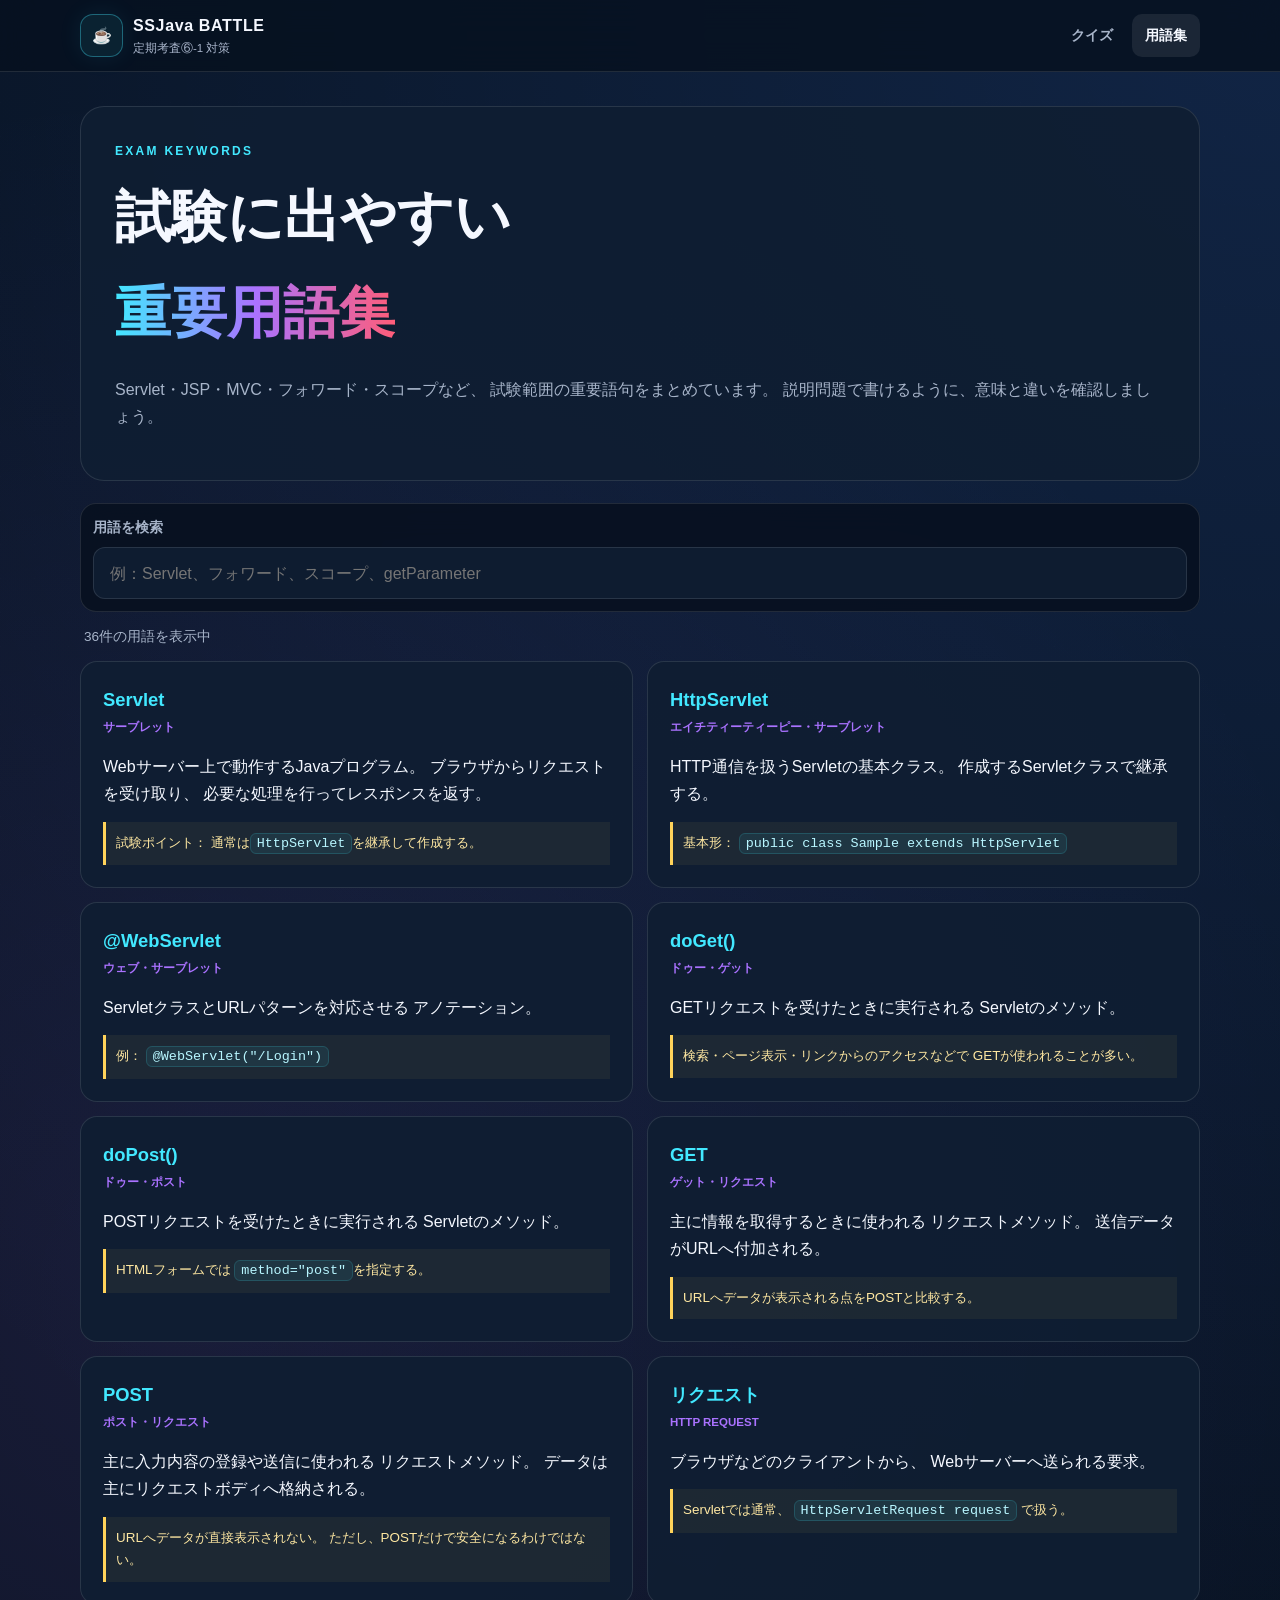
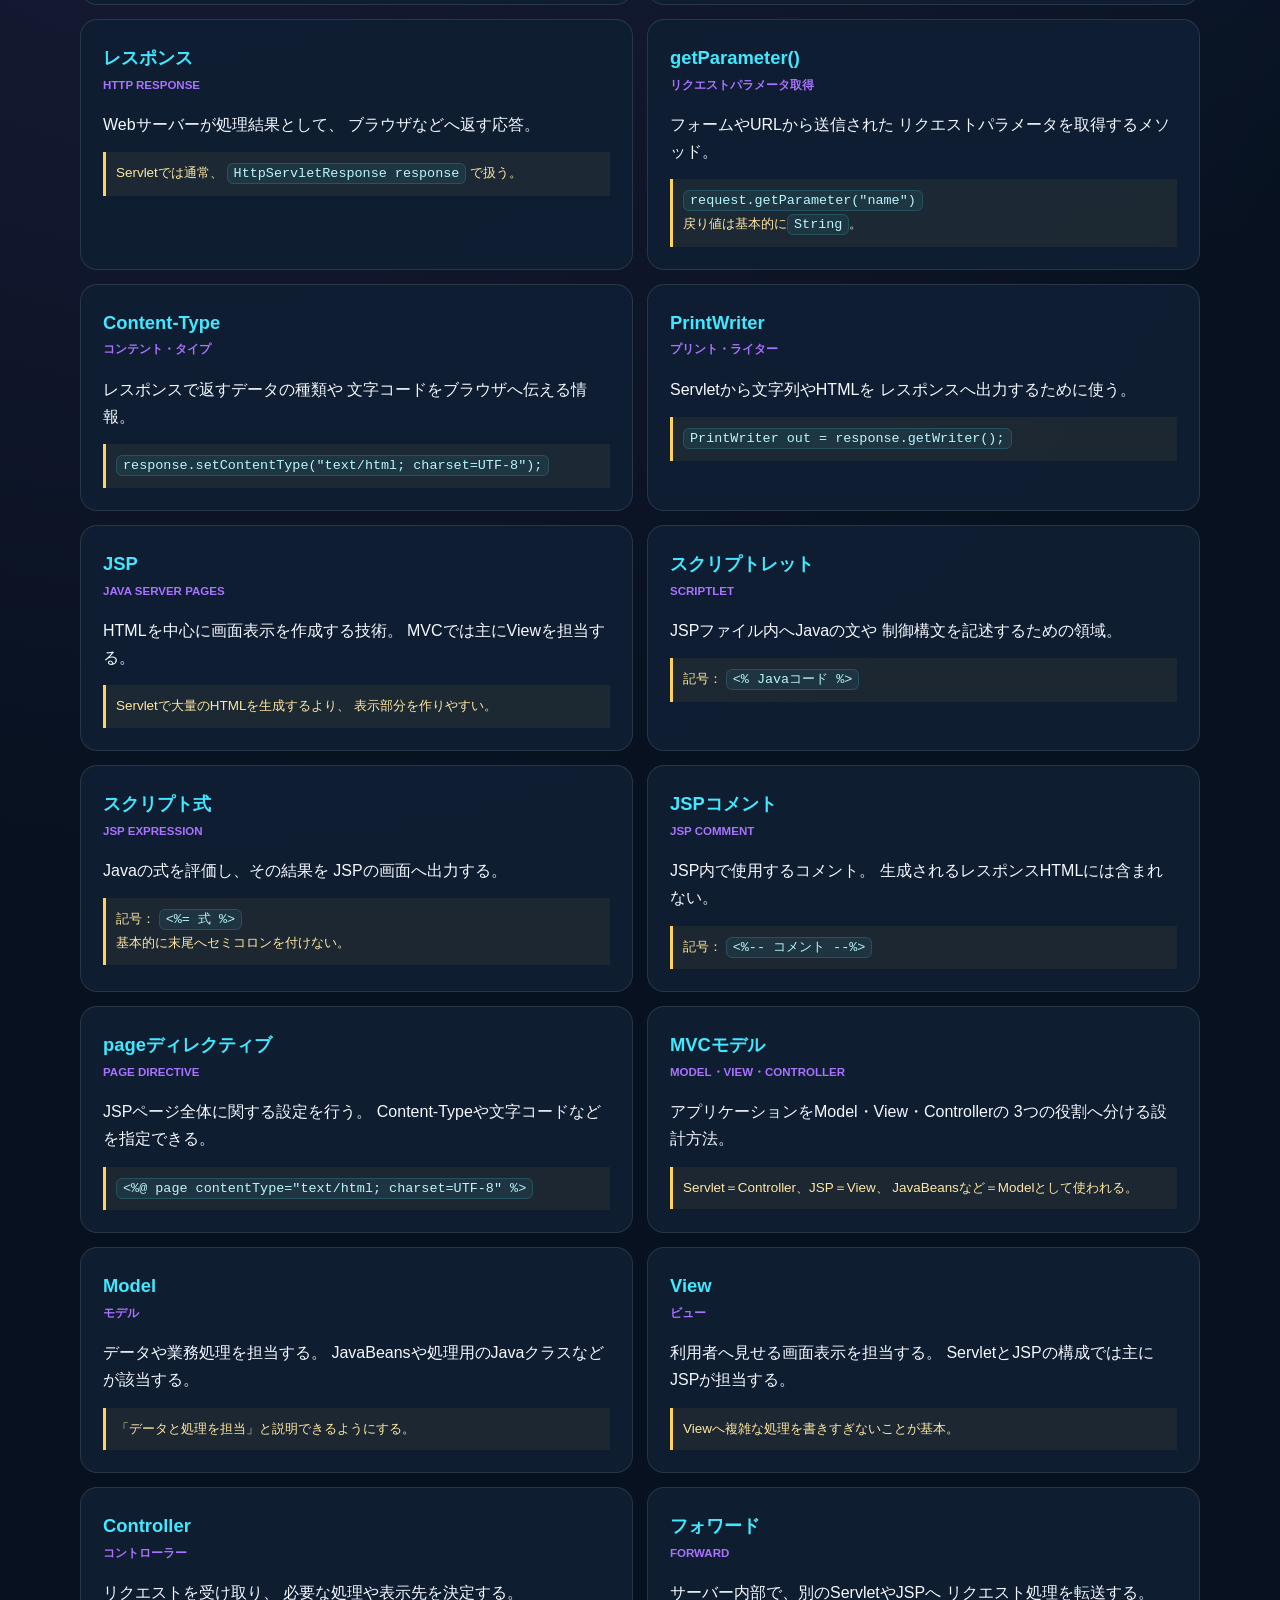
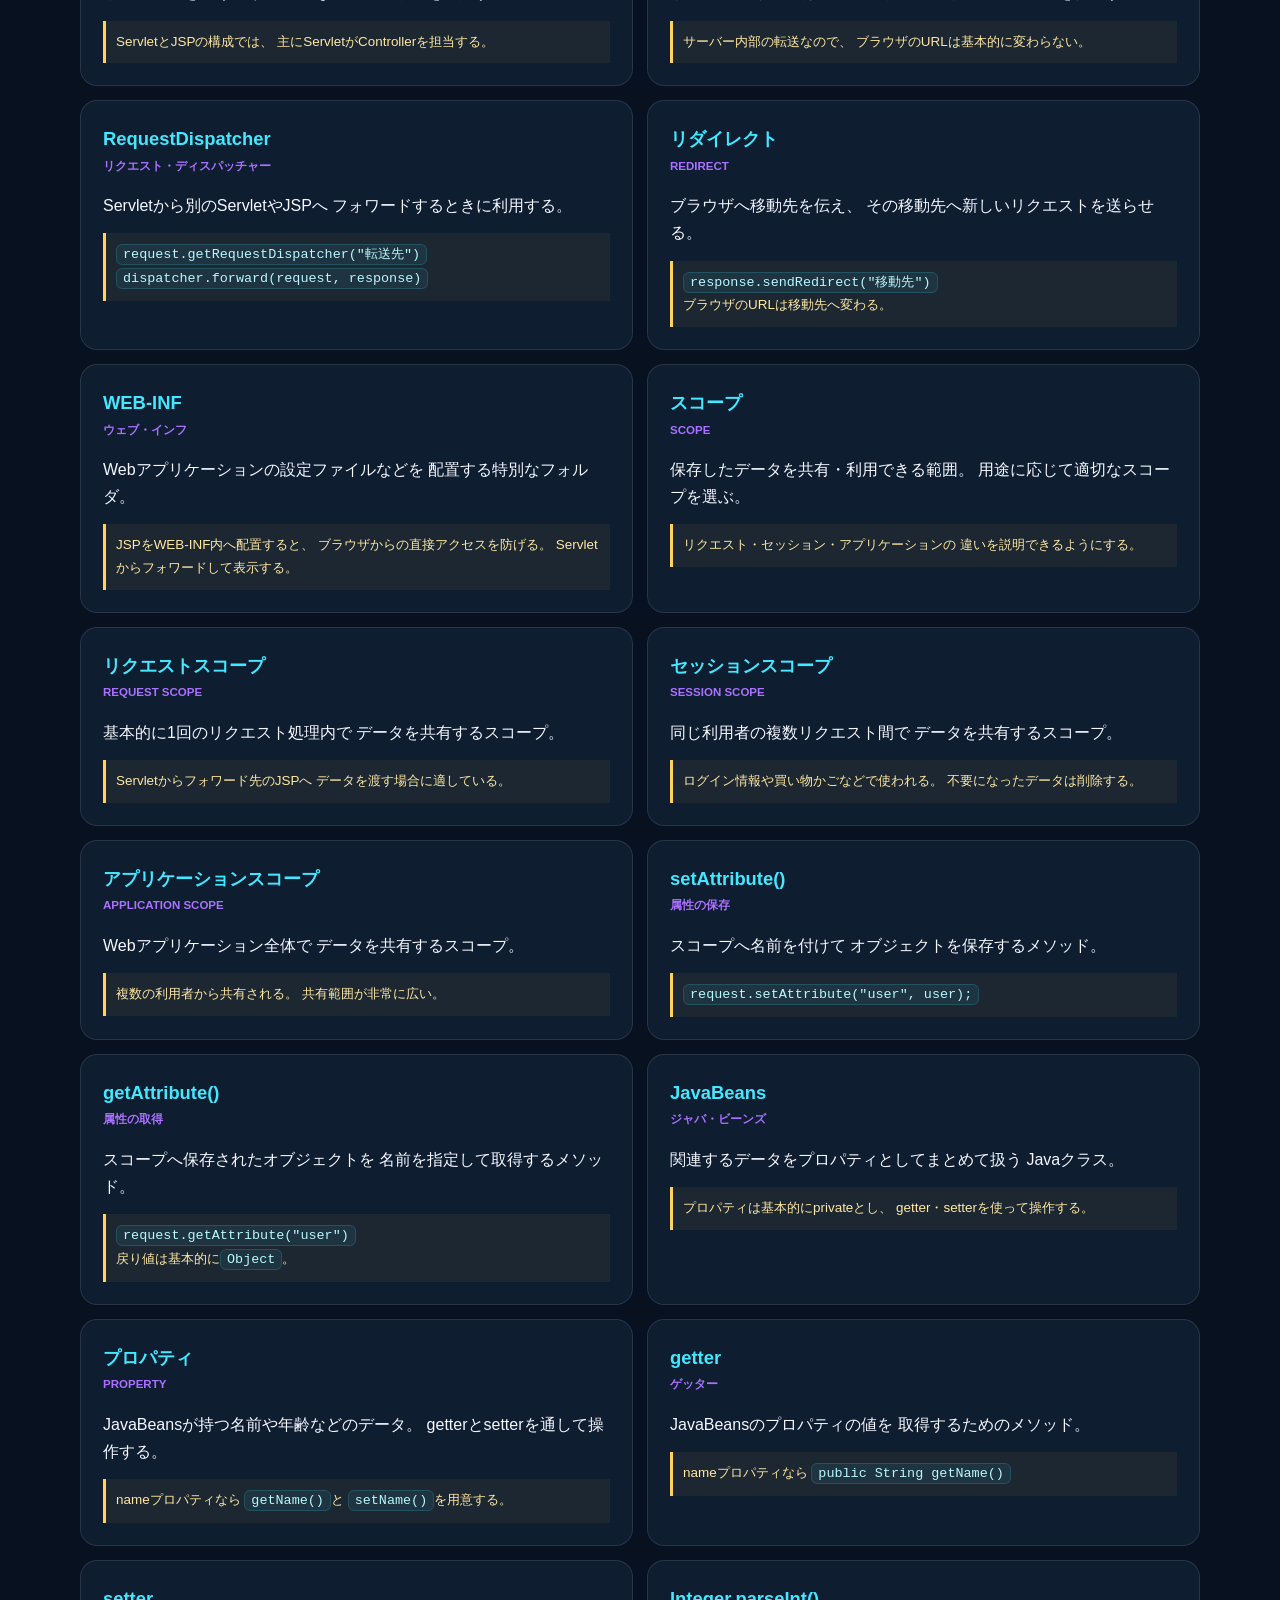
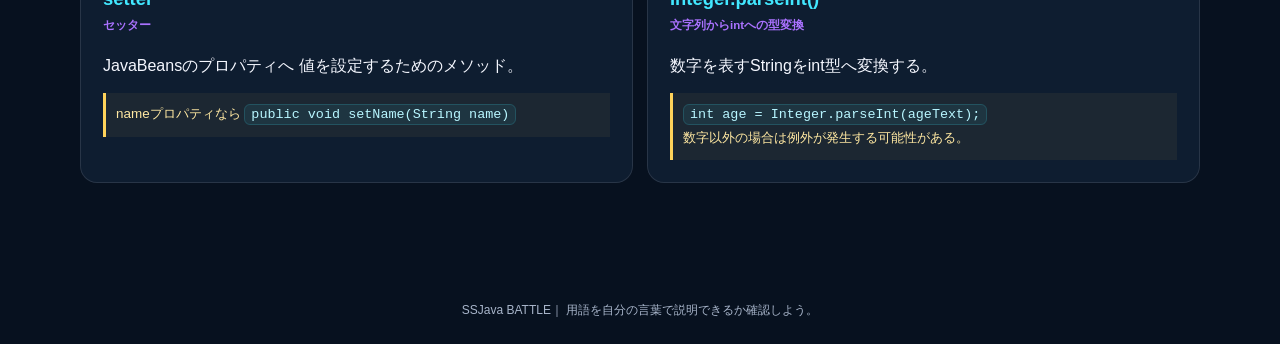
==== glossary.html @ 95153acd "Add files via upload" ====
<!DOCTYPE html>
<html lang="ja">
<head>
  <meta charset="UTF-8">

  <meta
    name="viewport"
    content="width=device-width, initial-scale=1, viewport-fit=cover"
  >

  <meta name="theme-color" content="#07111f">

  <title>重要用語集｜SSJava BATTLE</title>

  <link rel="stylesheet" href="assets/style.css">
</head>

<body>
  <div class="background-grid" aria-hidden="true"></div>

  <header class="site-header">
    <a href="index.html" class="brand">
      <span class="brand-icon">☕</span>

      <span>
        <strong>SSJava BATTLE</strong>
        <small>定期考査⑥-1 対策</small>
      </span>
    </a>

    <nav class="header-nav">
      <a href="index.html" class="nav-link">クイズ</a>
      <a href="glossary.html" class="nav-link active">用語集</a>
    </nav>
  </header>

  <main class="main-container">
    <section class="glossary-hero">
      <p class="eyebrow">EXAM KEYWORDS</p>

      <h1>
        試験に出やすい<br>
        <span class="gradient-text">重要用語集</span>
      </h1>

      <p>
        Servlet・JSP・MVC・フォワード・スコープなど、
        試験範囲の重要語句をまとめています。
        説明問題で書けるように、意味と違いを確認しましょう。
      </p>
    </section>

    <!-- 検索 -->
    <section class="search-box">
      <label for="glossarySearch" class="select-label">
        用語を検索
      </label>

      <input
        id="glossarySearch"
        type="search"
        inputmode="search"
        autocomplete="off"
        placeholder="例：Servlet、フォワード、スコープ、getParameter"
      >
    </section>

    <p id="glossaryCount" class="glossary-count">
      0件の用語を表示中
    </p>

    <!-- 用語一覧 -->
    <section id="glossaryGrid" class="glossary-grid">

      <article
        class="glossary-card"
        data-keywords="servlet サーブレット httpservlet java クラス"
      >
        <h2>Servlet</h2>
        <p class="reading">サーブレット</p>

        <p>
          Webサーバー上で動作するJavaプログラム。
          ブラウザからリクエストを受け取り、
          必要な処理を行ってレスポンスを返す。
        </p>

        <p class="exam-point">
          試験ポイント：
          通常は<code>HttpServlet</code>を継承して作成する。
        </p>
      </article>

      <article
        class="glossary-card"
        data-keywords="httpservlet 継承 extends servlet"
      >
        <h2>HttpServlet</h2>
        <p class="reading">エイチティーティーピー・サーブレット</p>

        <p>
          HTTP通信を扱うServletの基本クラス。
          作成するServletクラスで継承する。
        </p>

        <p class="exam-point">
          基本形：
          <code>public class Sample extends HttpServlet</code>
        </p>
      </article>

      <article
        class="glossary-card"
        data-keywords="webservlet url pattern アノテーション urlパターン"
      >
        <h2>@WebServlet</h2>
        <p class="reading">ウェブ・サーブレット</p>

        <p>
          ServletクラスとURLパターンを対応させる
          アノテーション。
        </p>

        <p class="exam-point">
          例：
          <code>@WebServlet("/Login")</code>
        </p>
      </article>

      <article
        class="glossary-card"
        data-keywords="doget get servlet リクエスト メソッド"
      >
        <h2>doGet()</h2>
        <p class="reading">ドゥー・ゲット</p>

        <p>
          GETリクエストを受けたときに実行される
          Servletのメソッド。
        </p>

        <p class="exam-point">
          検索・ページ表示・リンクからのアクセスなどで
          GETが使われることが多い。
        </p>
      </article>

      <article
        class="glossary-card"
        data-keywords="dopost post servlet リクエスト メソッド"
      >
        <h2>doPost()</h2>
        <p class="reading">ドゥー・ポスト</p>

        <p>
          POSTリクエストを受けたときに実行される
          Servletのメソッド。
        </p>

        <p class="exam-point">
          HTMLフォームでは
          <code>method="post"</code>を指定する。
        </p>
      </article>

      <article
        class="glossary-card"
        data-keywords="get request url クエリ パラメータ"
      >
        <h2>GET</h2>
        <p class="reading">ゲット・リクエスト</p>

        <p>
          主に情報を取得するときに使われる
          リクエストメソッド。
          送信データがURLへ付加される。
        </p>

        <p class="exam-point">
          URLへデータが表示される点をPOSTと比較する。
        </p>
      </article>

      <article
        class="glossary-card"
        data-keywords="post request body url フォーム"
      >
        <h2>POST</h2>
        <p class="reading">ポスト・リクエスト</p>

        <p>
          主に入力内容の登録や送信に使われる
          リクエストメソッド。
          データは主にリクエストボディへ格納される。
        </p>

        <p class="exam-point">
          URLへデータが直接表示されない。
          ただし、POSTだけで安全になるわけではない。
        </p>
      </article>

      <article
        class="glossary-card"
        data-keywords="request リクエスト httpservletrequest"
      >
        <h2>リクエスト</h2>
        <p class="reading">HTTP REQUEST</p>

        <p>
          ブラウザなどのクライアントから、
          Webサーバーへ送られる要求。
        </p>

        <p class="exam-point">
          Servletでは通常、
          <code>HttpServletRequest request</code>
          で扱う。
        </p>
      </article>

      <article
        class="glossary-card"
        data-keywords="response レスポンス httpservletresponse"
      >
        <h2>レスポンス</h2>
        <p class="reading">HTTP RESPONSE</p>

        <p>
          Webサーバーが処理結果として、
          ブラウザなどへ返す応答。
        </p>

        <p class="exam-point">
          Servletでは通常、
          <code>HttpServletResponse response</code>
          で扱う。
        </p>
      </article>

      <article
        class="glossary-card"
        data-keywords="getparameter リクエストパラメータ request string"
      >
        <h2>getParameter()</h2>
        <p class="reading">リクエストパラメータ取得</p>

        <p>
          フォームやURLから送信された
          リクエストパラメータを取得するメソッド。
        </p>

        <p class="exam-point">
          <code>request.getParameter("name")</code><br>
          戻り値は基本的に<code>String</code>。
        </p>
      </article>

      <article
        class="glossary-card"
        data-keywords="content-type contenttype charset utf-8 html response"
      >
        <h2>Content-Type</h2>
        <p class="reading">コンテント・タイプ</p>

        <p>
          レスポンスで返すデータの種類や
          文字コードをブラウザへ伝える情報。
        </p>

        <p class="exam-point">
          <code>response.setContentType("text/html; charset=UTF-8");</code>
        </p>
      </article>

      <article
        class="glossary-card"
        data-keywords="printwriter getwriter println html response"
      >
        <h2>PrintWriter</h2>
        <p class="reading">プリント・ライター</p>

        <p>
          Servletから文字列やHTMLを
          レスポンスへ出力するために使う。
        </p>

        <p class="exam-point">
          <code>PrintWriter out = response.getWriter();</code>
        </p>
      </article>

      <article
        class="glossary-card"
        data-keywords="jsp java server pages view 表示"
      >
        <h2>JSP</h2>
        <p class="reading">JAVA SERVER PAGES</p>

        <p>
          HTMLを中心に画面表示を作成する技術。
          MVCでは主にViewを担当する。
        </p>

        <p class="exam-point">
          Servletで大量のHTMLを生成するより、
          表示部分を作りやすい。
        </p>
      </article>

      <article
        class="glossary-card"
        data-keywords="スクリプトレット scriptlet jsp java 記号"
      >
        <h2>スクリプトレット</h2>
        <p class="reading">SCRIPTLET</p>

        <p>
          JSPファイル内へJavaの文や
          制御構文を記述するための領域。
        </p>

        <p class="exam-point">
          記号：
          <code>&lt;% Javaコード %&gt;</code>
        </p>
      </article>

      <article
        class="glossary-card"
        data-keywords="スクリプト式 expression jsp 出力"
      >
        <h2>スクリプト式</h2>
        <p class="reading">JSP EXPRESSION</p>

        <p>
          Javaの式を評価し、その結果を
          JSPの画面へ出力する。
        </p>

        <p class="exam-point">
          記号：
          <code>&lt;%= 式 %&gt;</code><br>
          基本的に末尾へセミコロンを付けない。
        </p>
      </article>

      <article
        class="glossary-card"
        data-keywords="jspコメント comment コメント"
      >
        <h2>JSPコメント</h2>
        <p class="reading">JSP COMMENT</p>

        <p>
          JSP内で使用するコメント。
          生成されるレスポンスHTMLには含まれない。
        </p>

        <p class="exam-point">
          記号：
          <code>&lt;%-- コメント --%&gt;</code>
        </p>
      </article>

      <article
        class="glossary-card"
        data-keywords="pageディレクティブ page directive jsp charset"
      >
        <h2>pageディレクティブ</h2>
        <p class="reading">PAGE DIRECTIVE</p>

        <p>
          JSPページ全体に関する設定を行う。
          Content-Typeや文字コードなどを指定できる。
        </p>

        <p class="exam-point">
          <code>&lt;%@ page contentType="text/html; charset=UTF-8" %&gt;</code>
        </p>
      </article>

      <article
        class="glossary-card"
        data-keywords="mvc model view controller モデル ビュー コントローラー"
      >
        <h2>MVCモデル</h2>
        <p class="reading">MODEL・VIEW・CONTROLLER</p>

        <p>
          アプリケーションをModel・View・Controllerの
          3つの役割へ分ける設計方法。
        </p>

        <p class="exam-point">
          Servlet＝Controller、JSP＝View、
          JavaBeansなど＝Modelとして使われる。
        </p>
      </article>

      <article
        class="glossary-card"
        data-keywords="model mvc モデル データ 業務処理"
      >
        <h2>Model</h2>
        <p class="reading">モデル</p>

        <p>
          データや業務処理を担当する。
          JavaBeansや処理用のJavaクラスなどが該当する。
        </p>

        <p class="exam-point">
          「データと処理を担当」と説明できるようにする。
        </p>
      </article>

      <article
        class="glossary-card"
        data-keywords="view mvc ビュー jsp 表示 画面"
      >
        <h2>View</h2>
        <p class="reading">ビュー</p>

        <p>
          利用者へ見せる画面表示を担当する。
          ServletとJSPの構成では主にJSPが担当する。
        </p>

        <p class="exam-point">
          Viewへ複雑な処理を書きすぎないことが基本。
        </p>
      </article>

      <article
        class="glossary-card"
        data-keywords="controller mvc コントローラー servlet 制御"
      >
        <h2>Controller</h2>
        <p class="reading">コントローラー</p>

        <p>
          リクエストを受け取り、
          必要な処理や表示先を決定する。
        </p>

        <p class="exam-point">
          ServletとJSPの構成では、
          主にServletがControllerを担当する。
        </p>
      </article>

      <article
        class="glossary-card"
        data-keywords="forward フォワード requestdispatcher url 転送"
      >
        <h2>フォワード</h2>
        <p class="reading">FORWARD</p>

        <p>
          サーバー内部で、別のServletやJSPへ
          リクエスト処理を転送する。
        </p>

        <p class="exam-point">
          サーバー内部の転送なので、
          ブラウザのURLは基本的に変わらない。
        </p>
      </article>

      <article
        class="glossary-card"
        data-keywords="requestdispatcher getrequestdispatcher forward"
      >
        <h2>RequestDispatcher</h2>
        <p class="reading">リクエスト・ディスパッチャー</p>

        <p>
          Servletから別のServletやJSPへ
          フォワードするときに利用する。
        </p>

        <p class="exam-point">
          <code>request.getRequestDispatcher("転送先")</code><br>
          <code>dispatcher.forward(request, response)</code>
        </p>
      </article>

      <article
        class="glossary-card"
        data-keywords="redirect リダイレクト sendredirect url 再リクエスト"
      >
        <h2>リダイレクト</h2>
        <p class="reading">REDIRECT</p>

        <p>
          ブラウザへ移動先を伝え、
          その移動先へ新しいリクエストを送らせる。
        </p>

        <p class="exam-point">
          <code>response.sendRedirect("移動先")</code><br>
          ブラウザのURLは移動先へ変わる。
        </p>
      </article>

      <article
        class="glossary-card"
        data-keywords="web-inf jsp 直接アクセス 禁止"
      >
        <h2>WEB-INF</h2>
        <p class="reading">ウェブ・インフ</p>

        <p>
          Webアプリケーションの設定ファイルなどを
          配置する特別なフォルダ。
        </p>

        <p class="exam-point">
          JSPをWEB-INF内へ配置すると、
          ブラウザからの直接アクセスを防げる。
          Servletからフォワードして表示する。
        </p>
      </article>

      <article
        class="glossary-card"
        data-keywords="scope スコープ 共有範囲 データ"
      >
        <h2>スコープ</h2>
        <p class="reading">SCOPE</p>

        <p>
          保存したデータを共有・利用できる範囲。
          用途に応じて適切なスコープを選ぶ。
        </p>

        <p class="exam-point">
          リクエスト・セッション・アプリケーションの
          違いを説明できるようにする。
        </p>
      </article>

      <article
        class="glossary-card"
        data-keywords="request scope リクエストスコープ setattribute getattribute"
      >
        <h2>リクエストスコープ</h2>
        <p class="reading">REQUEST SCOPE</p>

        <p>
          基本的に1回のリクエスト処理内で
          データを共有するスコープ。
        </p>

        <p class="exam-point">
          Servletからフォワード先のJSPへ
          データを渡す場合に適している。
        </p>
      </article>

      <article
        class="glossary-card"
        data-keywords="session scope セッションスコープ ログイン 利用者"
      >
        <h2>セッションスコープ</h2>
        <p class="reading">SESSION SCOPE</p>

        <p>
          同じ利用者の複数リクエスト間で
          データを共有するスコープ。
        </p>

        <p class="exam-point">
          ログイン情報や買い物かごなどで使われる。
          不要になったデータは削除する。
        </p>
      </article>

      <article
        class="glossary-card"
        data-keywords="application scope アプリケーションスコープ servletcontext 全体"
      >
        <h2>アプリケーションスコープ</h2>
        <p class="reading">APPLICATION SCOPE</p>

        <p>
          Webアプリケーション全体で
          データを共有するスコープ。
        </p>

        <p class="exam-point">
          複数の利用者から共有される。
          共有範囲が非常に広い。
        </p>
      </article>

      <article
        class="glossary-card"
        data-keywords="setattribute 属性 保存 スコープ request"
      >
        <h2>setAttribute()</h2>
        <p class="reading">属性の保存</p>

        <p>
          スコープへ名前を付けて
          オブジェクトを保存するメソッド。
        </p>

        <p class="exam-point">
          <code>request.setAttribute("user", user);</code>
        </p>
      </article>

      <article
        class="glossary-card"
        data-keywords="getattribute 属性 取得 スコープ request object"
      >
        <h2>getAttribute()</h2>
        <p class="reading">属性の取得</p>

        <p>
          スコープへ保存されたオブジェクトを
          名前を指定して取得するメソッド。
        </p>

        <p class="exam-point">
          <code>request.getAttribute("user")</code><br>
          戻り値は基本的に<code>Object</code>。
        </p>
      </article>

      <article
        class="glossary-card"
        data-keywords="javabeans beans bean プロパティ データ"
      >
        <h2>JavaBeans</h2>
        <p class="reading">ジャバ・ビーンズ</p>

        <p>
          関連するデータをプロパティとしてまとめて扱う
          Javaクラス。
        </p>

        <p class="exam-point">
          プロパティは基本的にprivateとし、
          getter・setterを使って操作する。
        </p>
      </article>

      <article
        class="glossary-card"
        data-keywords="property プロパティ フィールド javabeans"
      >
        <h2>プロパティ</h2>
        <p class="reading">PROPERTY</p>

        <p>
          JavaBeansが持つ名前や年齢などのデータ。
          getterとsetterを通して操作する。
        </p>

        <p class="exam-point">
          nameプロパティなら
          <code>getName()</code>と
          <code>setName()</code>を用意する。
        </p>
      </article>

      <article
        class="glossary-card"
        data-keywords="getter get 取得 javabeans プロパティ"
      >
        <h2>getter</h2>
        <p class="reading">ゲッター</p>

        <p>
          JavaBeansのプロパティの値を
          取得するためのメソッド。
        </p>

        <p class="exam-point">
          nameプロパティなら
          <code>public String getName()</code>
        </p>
      </article>

      <article
        class="glossary-card"
        data-keywords="setter set 設定 javabeans プロパティ"
      >
        <h2>setter</h2>
        <p class="reading">セッター</p>

        <p>
          JavaBeansのプロパティへ
          値を設定するためのメソッド。
        </p>

        <p class="exam-point">
          nameプロパティなら
          <code>public void setName(String name)</code>
        </p>
      </article>

      <article
        class="glossary-card"
        data-keywords="parseint integer 型変換 string int 数値"
      >
        <h2>Integer.parseInt()</h2>
        <p class="reading">文字列からintへの型変換</p>

        <p>
          数字を表すStringをint型へ変換する。
        </p>

        <p class="exam-point">
          <code>int age = Integer.parseInt(ageText);</code><br>
          数字以外の場合は例外が発生する可能性がある。
        </p>
      </article>

    </section>

    <p id="noResults" class="no-results hidden">
      該当する用語が見つかりませんでした。
    </p>
  </main>

  <footer class="site-footer">
    <p>
      SSJava BATTLE｜
      用語を自分の言葉で説明できるか確認しよう。
    </p>
  </footer>

  <script>
    "use strict";

    const searchInput =
      document.getElementById("glossarySearch");

    const glossaryCards =
      Array.from(
        document.querySelectorAll(".glossary-card")
      );

    const glossaryCount =
      document.getElementById("glossaryCount");

    const noResults =
      document.getElementById("noResults");

    function normalizeSearchText(text) {
      return String(text)
        .toLowerCase()
        .normalize("NFKC")
        .replace(/\s+/g, "");
    }

    function updateGlossary() {
      const keyword =
        normalizeSearchText(searchInput.value);

      let visibleCount = 0;

      glossaryCards.forEach(card => {
        const searchableText =
          normalizeSearchText(
            card.textContent +
            " " +
            card.dataset.keywords
          );

        const isVisible =
          !keyword ||
          searchableText.includes(keyword);

        card.classList.toggle(
          "hidden",
          !isVisible
        );

        if (isVisible) {
          visibleCount += 1;
        }
      });

      glossaryCount.textContent =
        `${visibleCount}件の用語を表示中`;

      noResults.classList.toggle(
        "hidden",
        visibleCount !== 0
      );
    }

    searchInput.addEventListener(
      "input",
      updateGlossary
    );

    updateGlossary();
  </script>
</body>
</html>
---- assets/style.css ----
/* =========================================================
   SSJava BATTLE
   共通スタイル
========================================================= */

:root {
  --bg: #07111f;
  --bg-soft: #0c192b;
  --panel: rgba(15, 30, 50, 0.94);
  --panel-light: rgba(27, 47, 73, 0.92);

  --line: rgba(255, 255, 255, 0.11);
  --text: #f5f8ff;
  --muted: #a8b5ca;

  --cyan: #42e8ff;
  --blue: #4285ff;
  --purple: #aa72ff;
  --gold: #ffd35a;
  --red: #ff5d79;
  --green: #4ce6a5;

  --shadow: 0 20px 60px rgba(0, 0, 0, 0.35);
  --radius: 22px;
}

/* =========================================================
   リセット・基本設定
========================================================= */

* {
  box-sizing: border-box;
}

html {
  scroll-behavior: smooth;
}

body {
  min-height: 100vh;
  margin: 0;
  color: var(--text);
  font-family:
    -apple-system,
    BlinkMacSystemFont,
    "Segoe UI",
    "Hiragino Kaku Gothic ProN",
    "Yu Gothic",
    Meiryo,
    sans-serif;
  line-height: 1.7;
  background:
    radial-gradient(
      circle at top right,
      rgba(66, 133, 255, 0.17),
      transparent 35%
    ),
    radial-gradient(
      circle at 15% 25%,
      rgba(170, 114, 255, 0.11),
      transparent 30%
    ),
    var(--bg);
}

button,
select,
textarea,
input {
  font: inherit;
}

button,
a {
  -webkit-tap-highlight-color: transparent;
}

button {
  color: inherit;
}

a {
  color: inherit;
  text-decoration: none;
}

.background-grid {
  position: fixed;
  inset: 0;
  z-index: -1;
  pointer-events: none;
  opacity: 0.3;
  background-image:
    linear-gradient(
      rgba(255, 255, 255, 0.025) 1px,
      transparent 1px
    ),
    linear-gradient(
      90deg,
      rgba(255, 255, 255, 0.025) 1px,
      transparent 1px
    );
  background-size: 34px 34px;
}

.hidden {
  display: none !important;
}

/* =========================================================
   ヘッダー
========================================================= */

.site-header {
  position: sticky;
  top: 0;
  z-index: 50;

  display: flex;
  align-items: center;
  justify-content: space-between;

  min-height: 72px;
  padding:
    10px
    max(18px, calc((100vw - 1120px) / 2));

  border-bottom: 1px solid var(--line);
  backdrop-filter: blur(18px);
  background: rgba(7, 17, 31, 0.84);
}

.brand {
  display: flex;
  gap: 10px;
  align-items: center;
}

.brand-icon {
  display: grid;
  width: 43px;
  height: 43px;
  place-items: center;

  border: 1px solid rgba(66, 232, 255, 0.35);
  border-radius: 13px;
  background: rgba(66, 232, 255, 0.08);
  box-shadow: 0 0 25px rgba(66, 232, 255, 0.08);
}

.brand strong,
.brand small {
  display: block;
}

.brand strong {
  letter-spacing: 0.04em;
}

.brand small {
  color: var(--muted);
  font-size: 0.72rem;
}

.header-nav {
  display: flex;
  gap: 6px;
}

.nav-link {
  padding: 9px 13px;
  border-radius: 10px;
  color: var(--muted);
  font-size: 0.9rem;
  font-weight: 700;
}

.nav-link:hover,
.nav-link.active {
  color: var(--text);
  background: rgba(255, 255, 255, 0.08);
}

/* =========================================================
   メイン
========================================================= */

.main-container {
  width: min(1120px, calc(100% - 30px));
  margin: 0 auto;
  padding: 34px 0 80px;
}

.eyebrow {
  margin: 0 0 8px;
  color: var(--cyan);
  font-size: 0.75rem;
  font-weight: 900;
  letter-spacing: 0.19em;
}

/* =========================================================
   トップ画面
========================================================= */

.hero-panel {
  display: grid;
  grid-template-columns: 1fr auto;
  gap: 30px;
  align-items: center;

  min-height: 310px;
  padding: clamp(28px, 6vw, 64px);
  overflow: hidden;

  border: 1px solid var(--line);
  border-radius: 30px;

  background:
    linear-gradient(
      135deg,
      rgba(66, 133, 255, 0.14),
      transparent 46%
    ),
    var(--panel);

  box-shadow: var(--shadow);
}

.hero-panel h1 {
  margin: 0;
  font-size: clamp(2.3rem, 7vw, 4.8rem);
  line-height: 1.1;
  letter-spacing: -0.05em;
}

.gradient-text {
  color: transparent;
  background:
    linear-gradient(
      90deg,
      var(--cyan),
      var(--purple),
      var(--red)
    );
  background-clip: text;
  -webkit-background-clip: text;
}

.hero-description {
  max-width: 660px;
  margin: 24px 0 0;
  color: var(--muted);
  font-size: clamp(0.95rem, 2vw, 1.1rem);
}

/* 習得率リング */

.level-ring {
  display: grid;
  width: 160px;
  height: 160px;
  place-content: center;
  text-align: center;

  border: 9px solid rgba(66, 232, 255, 0.16);
  border-top-color: var(--cyan);
  border-right-color: var(--purple);
  border-radius: 50%;

  box-shadow:
    0 0 45px rgba(66, 232, 255, 0.16),
    inset 0 0 35px rgba(66, 232, 255, 0.06);
}

.level-ring span {
  font-size: 2rem;
  font-weight: 900;
}

.level-ring small {
  color: var(--muted);
  font-size: 0.72rem;
  font-weight: 800;
  letter-spacing: 0.15em;
}

/* =========================================================
   学習状況
========================================================= */

.stats-grid {
  display: grid;
  grid-template-columns: repeat(3, 1fr);
  gap: 14px;
  margin-top: 18px;
}

.stat-card {
  display: flex;
  gap: 15px;
  align-items: center;
  padding: 20px;

  border: 1px solid var(--line);
  border-radius: 17px;
  background: var(--panel);
}

.stat-card.danger {
  border-color: rgba(255, 93, 121, 0.22);
}

.stat-icon {
  font-size: 1.8rem;
}

.stat-label,
.stat-card strong {
  display: block;
}

.stat-label {
  color: var(--muted);
  font-size: 0.8rem;
}

.stat-card strong {
  font-size: 1.5rem;
}

/* =========================================================
   カテゴリ選択
========================================================= */

.control-panel {
  margin-top: 35px;
}

.control-panel h2 {
  margin: 0 0 20px;
}

.select-label {
  display: block;
  margin-bottom: 8px;
  color: var(--muted);
  font-size: 0.85rem;
  font-weight: 700;
}

.category-select {
  width: 100%;
  min-height: 54px;
  padding: 0 16px;

  color: var(--text);
  border: 1px solid var(--line);
  border-radius: 13px;
  outline: none;
  background: var(--panel);
}

.category-select:focus {
  border-color: var(--cyan);
  box-shadow: 0 0 0 3px rgba(66, 232, 255, 0.08);
}

.category-select option {
  color: #111827;
  background: #ffffff;
}

/* =========================================================
   モードカード
========================================================= */

.mode-grid {
  display: grid;
  grid-template-columns: repeat(2, 1fr);
  gap: 16px;
  margin-top: 20px;
}

.mode-card {
  position: relative;
  display: grid;
  min-height: 225px;
  padding: 28px;
  text-align: left;
  cursor: pointer;

  border: 1px solid var(--line);
  border-radius: var(--radius);
  background: var(--panel);

  transition:
    transform 0.2s ease,
    border-color 0.2s ease,
    box-shadow 0.2s ease;
}

.mode-card.cyan {
  border-color: rgba(66, 232, 255, 0.25);
  background:
    linear-gradient(
      135deg,
      rgba(66, 232, 255, 0.1),
      transparent 50%
    ),
    var(--panel);
}

.mode-card.purple {
  border-color: rgba(170, 114, 255, 0.3);
  background:
    linear-gradient(
      135deg,
      rgba(170, 114, 255, 0.14),
      transparent 50%
    ),
    var(--panel);
}

.mode-card.gold {
  border-color: rgba(255, 211, 90, 0.3);
  background:
    linear-gradient(
      135deg,
      rgba(255, 211, 90, 0.12),
      transparent 50%
    ),
    var(--panel);
}

.mode-card.red {
  border-color: rgba(255, 93, 121, 0.3);
  background:
    linear-gradient(
      135deg,
      rgba(255, 93, 121, 0.12),
      transparent 50%
    ),
    var(--panel);
}

.mode-card:hover {
  transform: translateY(-4px);
  box-shadow: 0 18px 45px rgba(0, 0, 0, 0.28);
}

.mode-card.cyan:hover {
  border-color: var(--cyan);
}

.mode-card.purple:hover {
  border-color: var(--purple);
}

.mode-card.gold:hover {
  border-color: var(--gold);
}

.mode-card.red:hover {
  border-color: var(--red);
}

.mode-card:active {
  transform: scale(0.98);
}

.mode-number {
  position: absolute;
  top: 18px;
  right: 22px;

  color: rgba(255, 255, 255, 0.18);
  font-size: 1.5rem;
  font-weight: 900;
}

.mode-icon {
  font-size: 2.4rem;
}

.mode-card strong {
  margin-top: 15px;
  font-size: 1.3rem;
}

.mode-card small {
  margin-top: 5px;
  color: var(--muted);
}

.mode-start {
  align-self: end;
  margin-top: 18px;
  color: var(--cyan);
  font-weight: 900;
  letter-spacing: 0.06em;
}

.mode-card.purple .mode-start {
  color: var(--purple);
}

.mode-card.gold .mode-start {
  color: var(--gold);
}

.mode-card.red .mode-start {
  color: var(--red);
}

/* =========================================================
   操作説明
========================================================= */

.shortcut-panel {
  display: flex;
  justify-content: space-between;
  gap: 24px;
  align-items: center;

  margin-top: 22px;
  padding: 20px;

  color: var(--muted);
  border: 1px dashed var(--line);
  border-radius: 16px;
}

.shortcut-panel strong {
  color: var(--text);
}

.shortcut-panel p {
  margin: 4px 0 0;
  font-size: 0.88rem;
}

kbd {
  padding: 2px 7px;
  color: var(--text);

  border: 1px solid var(--line);
  border-bottom-width: 3px;
  border-radius: 5px;

  background: var(--panel-light);
}

.text-button {
  flex: 0 0 auto;
  padding: 7px;
  cursor: pointer;

  color: var(--muted);
  border: 0;
  background: transparent;
  text-decoration: underline;
}

.text-button:hover {
  color: var(--red);
}

/* =========================================================
   クイズ上部
========================================================= */

.quiz-topbar {
  display: flex;
  gap: 16px;
  align-items: center;

  max-width: 820px;
  margin: 0 auto 16px;
}

.icon-button {
  flex: 0 0 auto;
  display: grid;
  width: 48px;
  height: 48px;
  place-items: center;
  cursor: pointer;

  border: 1px solid var(--line);
  border-radius: 14px;
  background: var(--panel);
}

.icon-button:hover {
  border-color: var(--cyan);
}

.quiz-progress-area {
  flex: 1;
}

.progress-info {
  display: flex;
  justify-content: space-between;
  margin-bottom: 7px;

  color: var(--muted);
  font-size: 0.82rem;
}

.progress-track {
  height: 9px;
  overflow: hidden;
  border-radius: 999px;
  background: rgba(255, 255, 255, 0.08);
}

.progress-bar {
  width: 0;
  height: 100%;
  border-radius: inherit;

  background:
    linear-gradient(
      90deg,
      var(--cyan),
      var(--purple)
    );

  transition: width 0.3s ease;
}

/* =========================================================
   クイズカード
========================================================= */

.quiz-card {
  max-width: 820px;
  margin: 0 auto;
  padding: clamp(22px, 5vw, 42px);

  border: 1px solid var(--line);
  border-radius: 25px;
  background: var(--panel);
  box-shadow: var(--shadow);
}

.question-tags {
  display: flex;
  gap: 8px;
  flex-wrap: wrap;
}

.category-badge,
.type-badge {
  display: inline-flex;
  padding: 5px 10px;

  border-radius: 999px;
  font-size: 0.75rem;
  font-weight: 800;
}

.category-badge {
  color: var(--cyan);
  background: rgba(66, 232, 255, 0.1);
}

.type-badge {
  color: var(--purple);
  background: rgba(170, 114, 255, 0.1);
}

.question-text {
  margin: 22px 0;
  font-size: clamp(1.25rem, 4vw, 1.75rem);
  line-height: 1.55;
}

.question-text code,
.explanation-box code,
.glossary-card code {
  padding: 2px 6px;
  color: #b8f6ff;

  border: 1px solid rgba(66, 232, 255, 0.16);
  border-radius: 6px;
  background: rgba(66, 232, 255, 0.07);

  overflow-wrap: anywhere;
}

/* =========================================================
   4択問題
========================================================= */

.choice-list {
  display: grid;
  gap: 12px;
}

.choice-button {
  display: grid;
  grid-template-columns: 39px 1fr;
  gap: 13px;
  align-items: center;

  width: 100%;
  min-height: 64px;
  padding: 11px 16px;

  text-align: left;
  cursor: pointer;

  border: 1px solid var(--line);
  border-radius: 15px;
  background: rgba(255, 255, 255, 0.035);

  transition:
    border-color 0.18s ease,
    background 0.18s ease,
    transform 0.18s ease;
}

.choice-button:hover:not(:disabled) {
  transform: translateX(3px);
  border-color: rgba(66, 232, 255, 0.45);
  background: rgba(66, 232, 255, 0.06);
}

.choice-number {
  display: grid;
  width: 35px;
  height: 35px;
  place-items: center;

  border: 1px solid var(--line);
  border-radius: 10px;
  font-weight: 900;
}

.choice-button.selected {
  border-color: var(--cyan);
  background: rgba(66, 232, 255, 0.1);
  box-shadow: 0 0 20px rgba(66, 232, 255, 0.08);
}

.choice-button.correct {
  border-color: var(--green);
  background: rgba(76, 230, 165, 0.12);
}

.choice-button.correct .choice-number {
  color: #051a12;
  border-color: var(--green);
  background: var(--green);
}

.choice-button.incorrect {
  border-color: var(--red);
  background: rgba(255, 93, 121, 0.12);
}

.choice-button.incorrect .choice-number {
  color: #27040b;
  border-color: var(--red);
  background: var(--red);
}

.choice-button:disabled {
  cursor: default;
}

/* =========================================================
   記述問題
========================================================= */

.written-area label {
  display: block;
  margin-bottom: 8px;
  font-weight: 800;
}

.written-area textarea {
  width: 100%;
  min-height: 160px;
  padding: 16px;
  resize: vertical;

  color: var(--text);
  border: 1px solid var(--line);
  border-radius: 14px;
  outline: none;
  background: rgba(0, 0, 0, 0.2);
}

.written-area textarea:focus {
  border-color: var(--purple);
  box-shadow: 0 0 0 3px rgba(170, 114, 255, 0.08);
}

.written-area textarea:disabled {
  color: var(--muted);
  opacity: 0.9;
}

.input-hint {
  margin: 8px 0 0;
  color: var(--muted);
  font-size: 0.78rem;
}

/* =========================================================
   解答・解説
========================================================= */

.validation-message {
  margin: 15px 0 0;
  padding: 10px 12px;

  color: var(--gold);
  border: 1px solid rgba(255, 211, 90, 0.25);
  border-radius: 10px;
  background: rgba(255, 211, 90, 0.06);

  font-size: 0.88rem;
  font-weight: 700;
}

.feedback-panel {
  margin-top: 24px;
  padding: 20px;

  border: 1px solid var(--line);
  border-radius: 17px;
  background: rgba(0, 0, 0, 0.18);
}

.feedback-panel.is-correct {
  border-color: rgba(76, 230, 165, 0.45);
  background: rgba(76, 230, 165, 0.055);
}

.feedback-panel.is-incorrect {
  border-color: rgba(255, 93, 121, 0.45);
  background: rgba(255, 93, 121, 0.055);
}

.feedback-heading {
  display: flex;
  gap: 13px;
  align-items: flex-start;
}

.feedback-icon {
  font-size: 1.8rem;
}

.feedback-heading strong {
  font-size: 1.2rem;
}

.feedback-heading p {
  margin: 4px 0 0;
  color: var(--muted);
}

.explanation-box {
  margin-top: 18px;
  padding-top: 16px;
  border-top: 1px solid var(--line);
}

.explanation-box span {
  color: var(--cyan);
  font-size: 0.78rem;
  font-weight: 900;
  letter-spacing: 0.1em;
}

.explanation-box p {
  margin: 5px 0 0;
}

.self-judge {
  margin-top: 16px;
  padding-top: 14px;
  border-top: 1px solid var(--line);
}

.self-judge p {
  margin-top: 0;
  color: var(--muted);
  font-size: 0.85rem;
}

.self-judge-buttons {
  display: flex;
  gap: 8px;
  flex-wrap: wrap;
}

.small-action {
  padding: 8px 12px;
  cursor: pointer;

  border: 1px solid var(--line);
  border-radius: 9px;
  background: transparent;
}

.small-action.correct {
  color: var(--green);
  border-color: rgba(76, 230, 165, 0.35);
}

.small-action.incorrect {
  color: var(--red);
  border-color: rgba(255, 93, 121, 0.35);
}

.small-action:hover {
  background: rgba(255, 255, 255, 0.06);
}

/* =========================================================
   ボタン
========================================================= */

.quiz-actions {
  margin-top: 24px;
}

.primary-button,
.secondary-button {
  width: 100%;
  min-height: 54px;
  padding: 11px 18px;
  cursor: pointer;

  border-radius: 13px;
  font-weight: 900;

  transition:
    transform 0.18s ease,
    filter 0.18s ease;
}

.primary-button {
  color: #06121d;
  border: 0;

  background:
    linear-gradient(
      90deg,
      var(--cyan),
      #72a8ff
    );

  box-shadow:
    0 10px 25px rgba(66, 232, 255, 0.12);
}

.primary-button.next {
  color: #ffffff;
  background:
    linear-gradient(
      90deg,
      var(--purple),
      var(--red)
    );
}

.primary-button:hover,
.secondary-button:hover {
  filter: brightness(1.08);
}

.primary-button:active,
.secondary-button:active {
  transform: scale(0.98);
}

.secondary-button {
  color: var(--text);
  border: 1px solid var(--line);
  background: rgba(255, 255, 255, 0.04);
}

.danger-outline {
  color: var(--red);
  border-color: rgba(255, 93, 121, 0.35);
}

.keyboard-guide {
  max-width: 820px;
  margin: 12px auto 0;
  color: var(--muted);
  text-align: center;
  font-size: 0.76rem;
}

/* =========================================================
   結果画面
========================================================= */

.result-card {
  max-width: 620px;
  margin: 35px auto;
  padding: clamp(30px, 7vw, 60px);

  text-align: center;

  border: 1px solid var(--line);
  border-radius: 28px;
  background: var(--panel);
  box-shadow: var(--shadow);
}

.result-rank {
  display: grid;
  width: 105px;
  height: 105px;
  margin: 0 auto 22px;
  place-items: center;

  color: var(--gold);
  border: 5px solid var(--gold);
  border-radius: 50%;

  font-size: 3.2rem;
  font-weight: 1000;

  box-shadow:
    0 0 35px rgba(255, 211, 90, 0.16);
}

.result-rank.rank-b {
  color: var(--cyan);
  border-color: var(--cyan);
}

.result-rank.rank-c {
  color: var(--red);
  border-color: var(--red);
}

.result-card h2 {
  margin: 5px 0;
  font-size: 2rem;
}

.result-score {
  display: flex;
  gap: 10px;
  justify-content: center;
  align-items: baseline;

  margin: 20px 0;
  font-size: 2rem;
  font-weight: 900;
}

.result-score strong {
  color: var(--cyan);
  font-size: 4rem;
}

.result-message {
  color: var(--muted);
}

.result-actions {
  display: grid;
  gap: 10px;
  margin-top: 28px;
}

/* =========================================================
   用語集ページ
========================================================= */

.glossary-hero {
  margin-bottom: 22px;
  padding: 34px;

  border: 1px solid var(--line);
  border-radius: 24px;
  background: var(--panel);
}

.glossary-hero h1 {
  margin: 4px 0;
  font-size: clamp(2rem, 6vw, 3.5rem);
}

.glossary-hero p:last-child {
  color: var(--muted);
}

.search-box {
  position: sticky;
  top: 83px;
  z-index: 20;

  padding: 12px;

  border: 1px solid var(--line);
  border-radius: 16px;

  backdrop-filter: blur(15px);
  background: rgba(7, 17, 31, 0.88);
}

.search-box input {
  width: 100%;
  min-height: 52px;
  padding: 0 16px;

  color: var(--text);
  border: 1px solid var(--line);
  border-radius: 12px;
  outline: none;
  background: var(--panel);
}

.search-box input:focus {
  border-color: var(--cyan);
}

.glossary-count {
  margin: 13px 4px;
  color: var(--muted);
  font-size: 0.85rem;
}

.glossary-grid {
  display: grid;
  grid-template-columns: repeat(2, 1fr);
  gap: 14px;
}

.glossary-card {
  padding: 22px;

  border: 1px solid var(--line);
  border-radius: 17px;
  background: var(--panel);
}

.glossary-card:hover {
  border-color: rgba(66, 232, 255, 0.35);
}

.glossary-card h2 {
  margin: 0;
  color: var(--cyan);
  font-size: 1.15rem;
}

.glossary-card .reading {
  margin: 2px 0 12px;
  color: var(--purple);
  font-size: 0.72rem;
  font-weight: 800;
}

.glossary-card p {
  margin-bottom: 0;
}

.glossary-card .exam-point {
  margin-top: 14px;
  padding: 10px;

  color: #ffe8a2;
  border-left: 3px solid var(--gold);
  background: rgba(255, 211, 90, 0.06);

  font-size: 0.84rem;
}

.no-results {
  padding: 30px;
  color: var(--muted);
  text-align: center;
}

/* =========================================================
   フッター
========================================================= */

.site-footer {
  padding: 25px;
  color: var(--muted);
  text-align: center;
  font-size: 0.75rem;
}

/* =========================================================
   スマートフォン対応
========================================================= */

@media (max-width: 720px) {
  .site-header {
    min-height: 65px;
    padding-inline: 11px;
  }

  .brand-icon {
    width: 38px;
    height: 38px;
  }

  .brand strong {
    font-size: 0.82rem;
  }

  .brand small {
    display: none;
  }

  .header-nav {
    gap: 2px;
  }

  .nav-link {
    padding: 8px 9px;
    font-size: 0.78rem;
  }

  .main-container {
    width: min(100% - 22px, 1120px);
    padding-top: 18px;
  }

  .hero-panel {
    grid-template-columns: 1fr;
    min-height: auto;
    padding: 28px 22px;
    border-radius: 22px;
  }

  .hero-panel h1 {
    font-size: clamp(2.2rem, 12vw, 3.7rem);
  }

  .hero-level {
    display: none;
  }

  .stats-grid {
    grid-template-columns: repeat(3, 1fr);
    gap: 7px;
  }

  .stat-card {
    display: grid;
    gap: 5px;
    padding: 13px 8px;
    text-align: center;
  }

  .stat-icon {
    font-size: 1.4rem;
  }

  .stat-label {
    font-size: 0.65rem;
  }

  .stat-card strong {
    font-size: 1.2rem;
  }

  .mode-grid,
  .glossary-grid {
    grid-template-columns: 1fr;
  }

  .mode-card {
    min-height: 205px;
    padding: 24px;
  }

  .shortcut-panel {
    display: block;
  }

  .shortcut-panel .text-button {
    margin-top: 18px;
  }

  .quiz-topbar {
    gap: 10px;
  }

  .icon-button {
    width: 43px;
    height: 43px;
  }

  .quiz-card {
    padding: 21px 16px;
    border-radius: 19px;
  }

  .choice-button {
    grid-template-columns: 34px 1fr;
    padding: 11px;
  }

  .choice-number {
    width: 32px;
    height: 32px;
  }

  .feedback-panel {
    padding: 16px;
  }

  .keyboard-guide {
    display: none;
  }

  .result-card {
    margin-top: 15px;
    padding: 30px 20px;
  }

  .result-score strong {
    font-size: 3.4rem;
  }

  .glossary-hero {
    padding: 24px 19px;
  }

  .search-box {
    top: 72px;
  }
}

/* =========================================================
   小さいスマートフォン
========================================================= */

@media (max-width: 390px) {
  .hero-panel h1 {
    font-size: 2.15rem;
  }

  .hero-description {
    font-size: 0.88rem;
  }

  .stat-label {
    font-size: 0.6rem;
  }

  .mode-card {
    min-height: 190px;
  }

  .question-text {
    font-size: 1.16rem;
  }

  .self-judge-buttons {
    display: grid;
  }
}

/* =========================================================
   アニメーション軽減設定
========================================================= */

@media (prefers-reduced-motion: reduce) {
  * {
    scroll-behavior: auto !important;
    transition: none !important;
  }
}
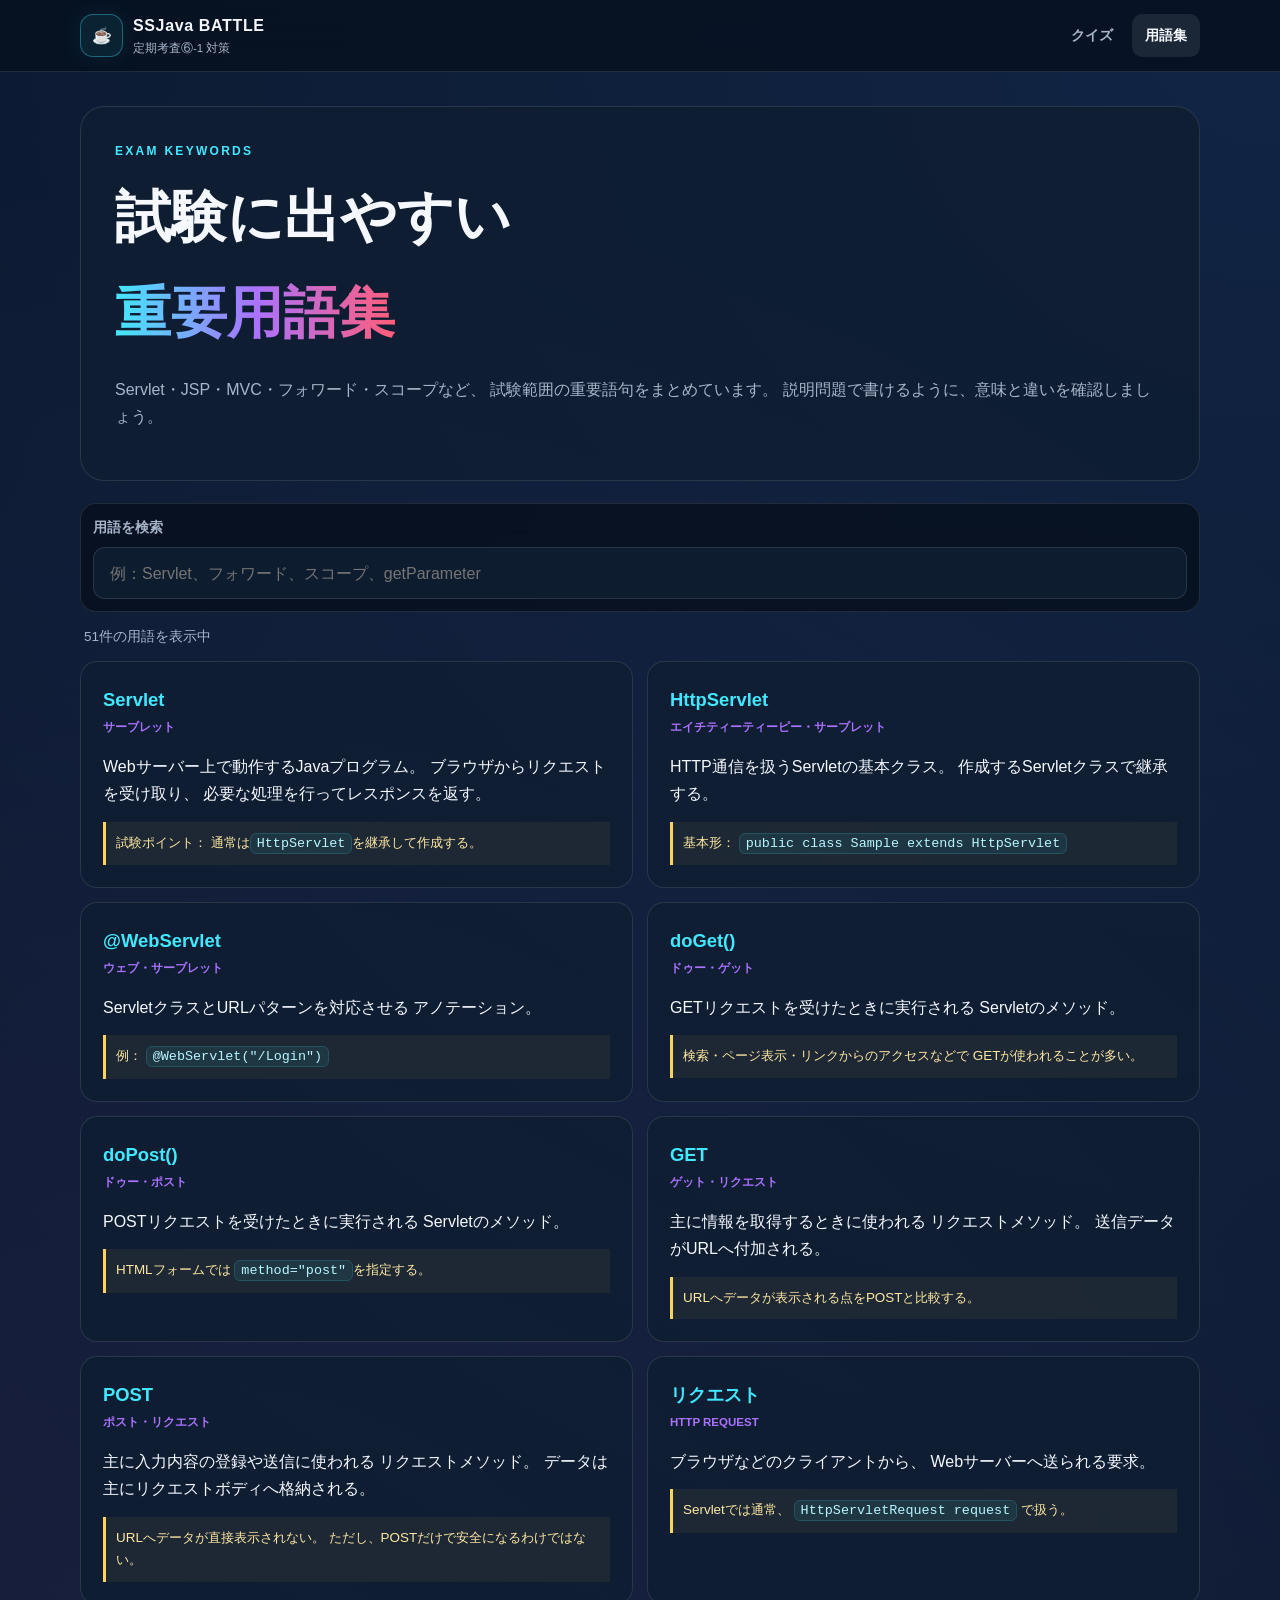
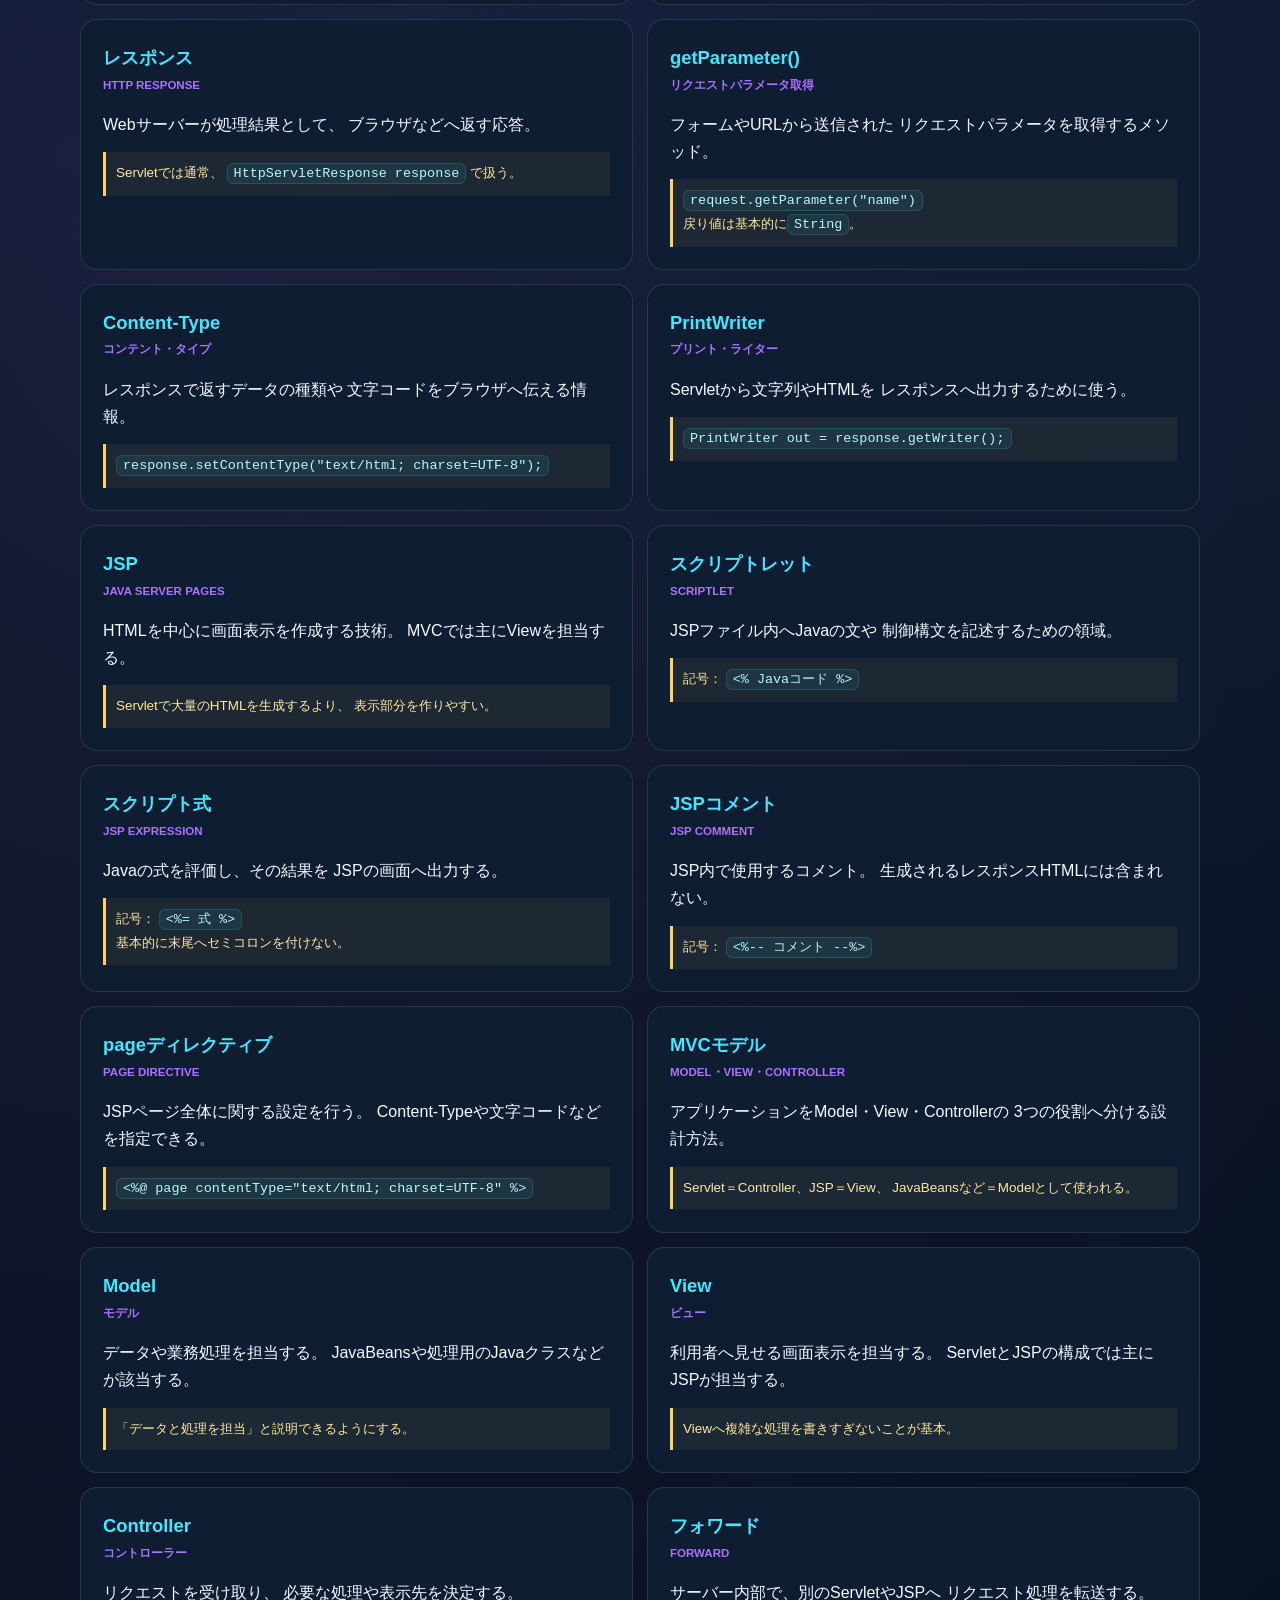
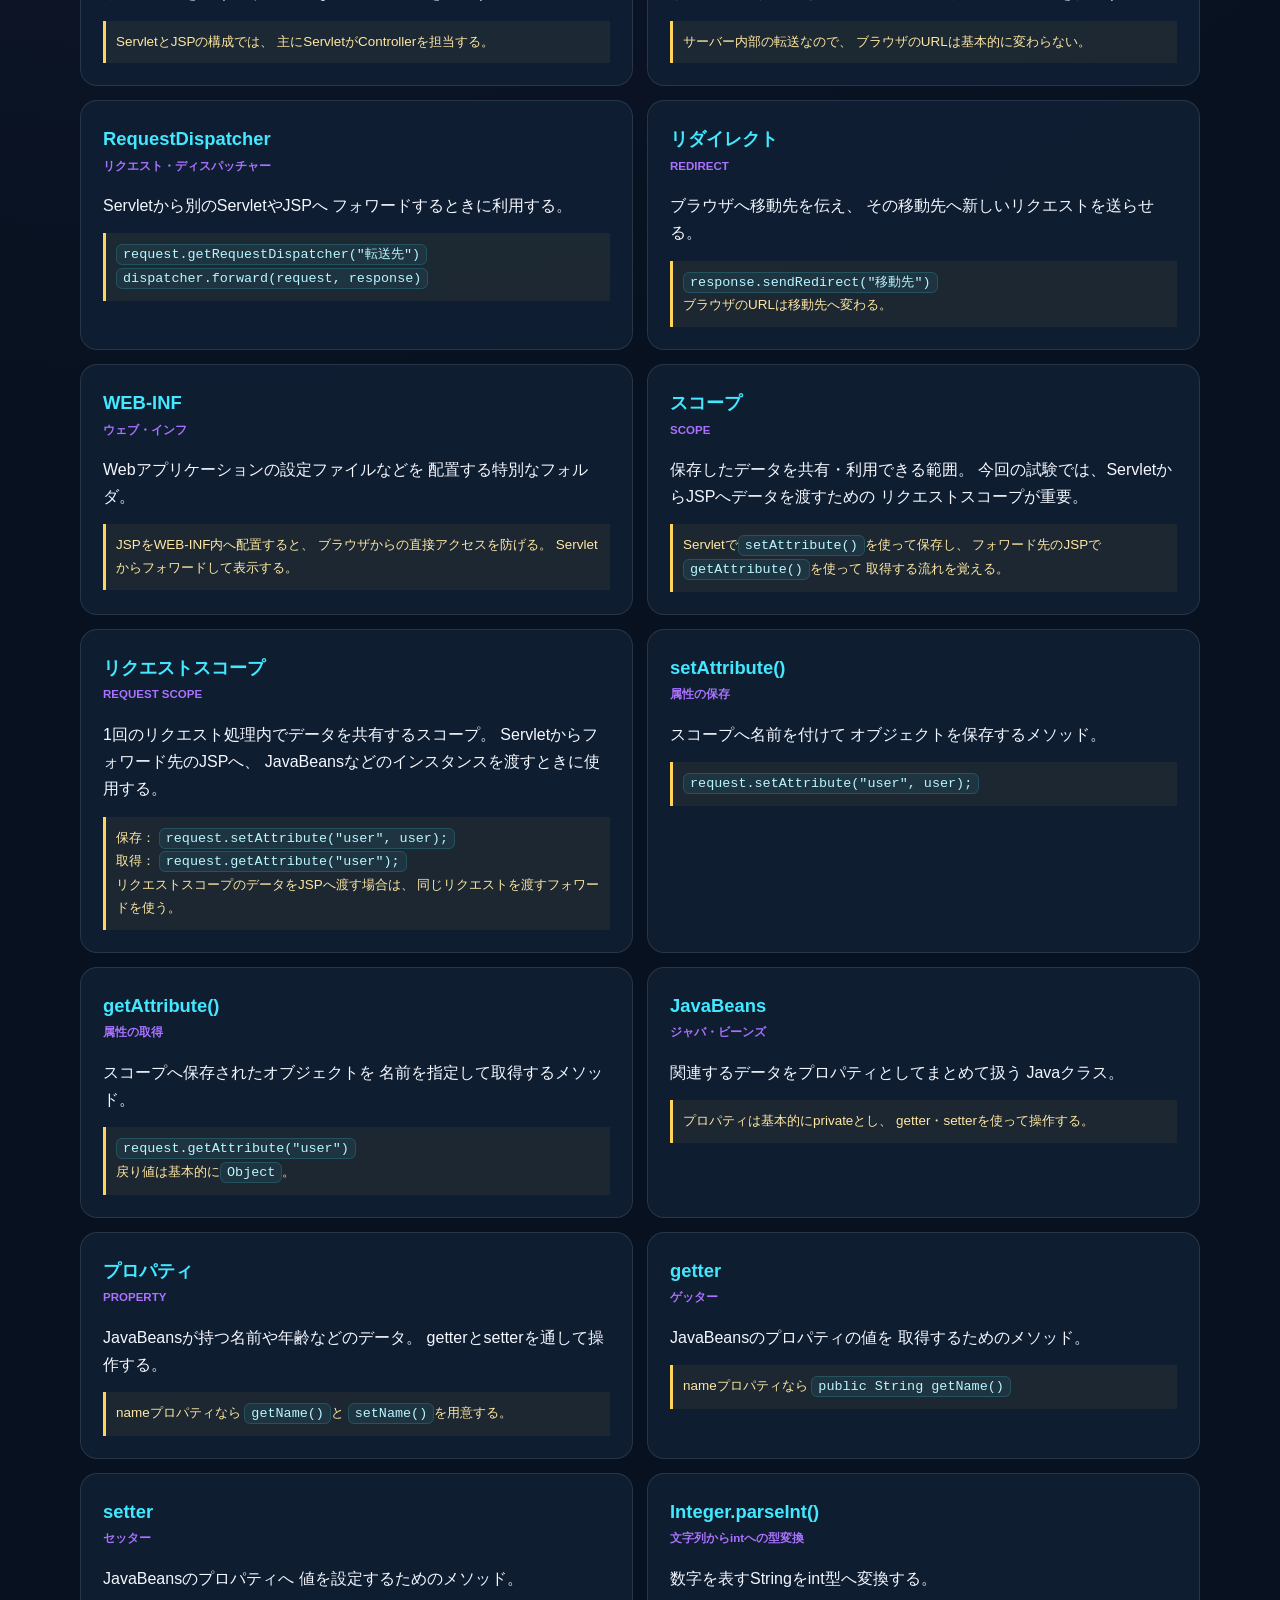
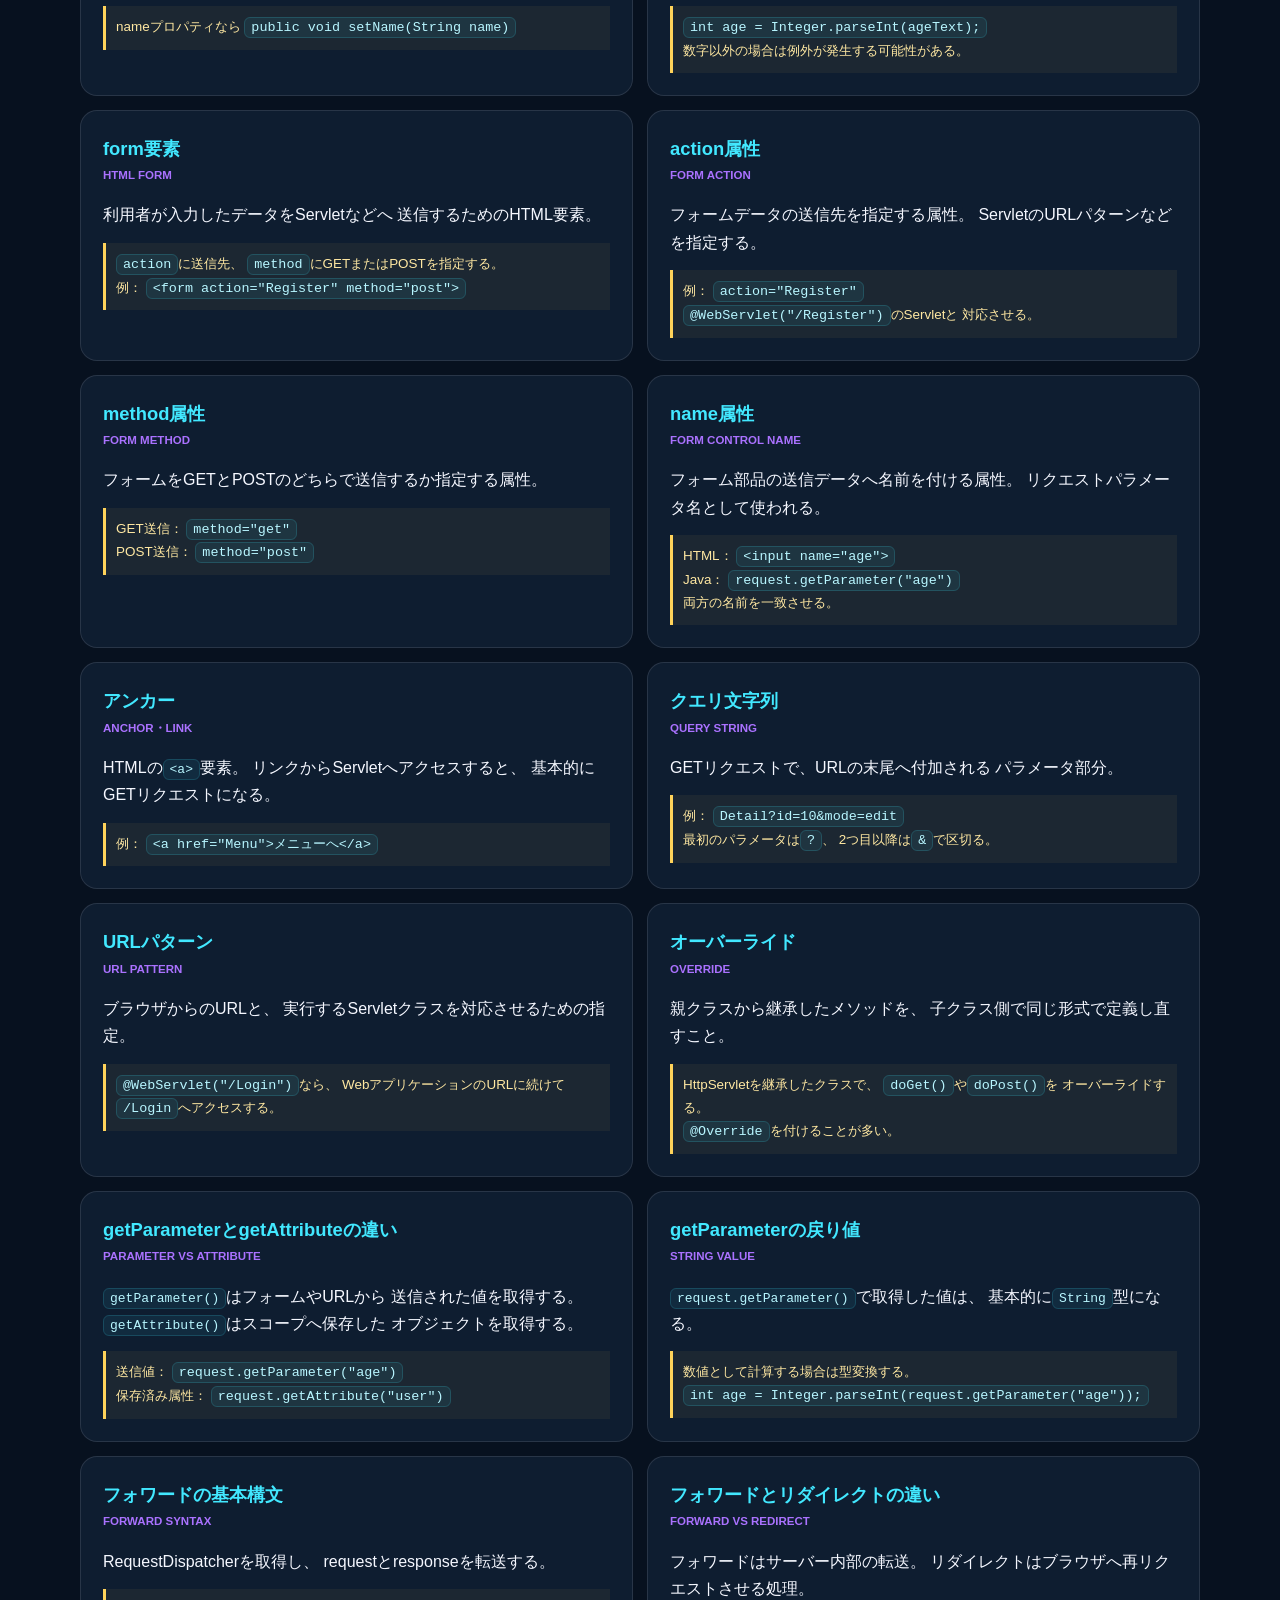
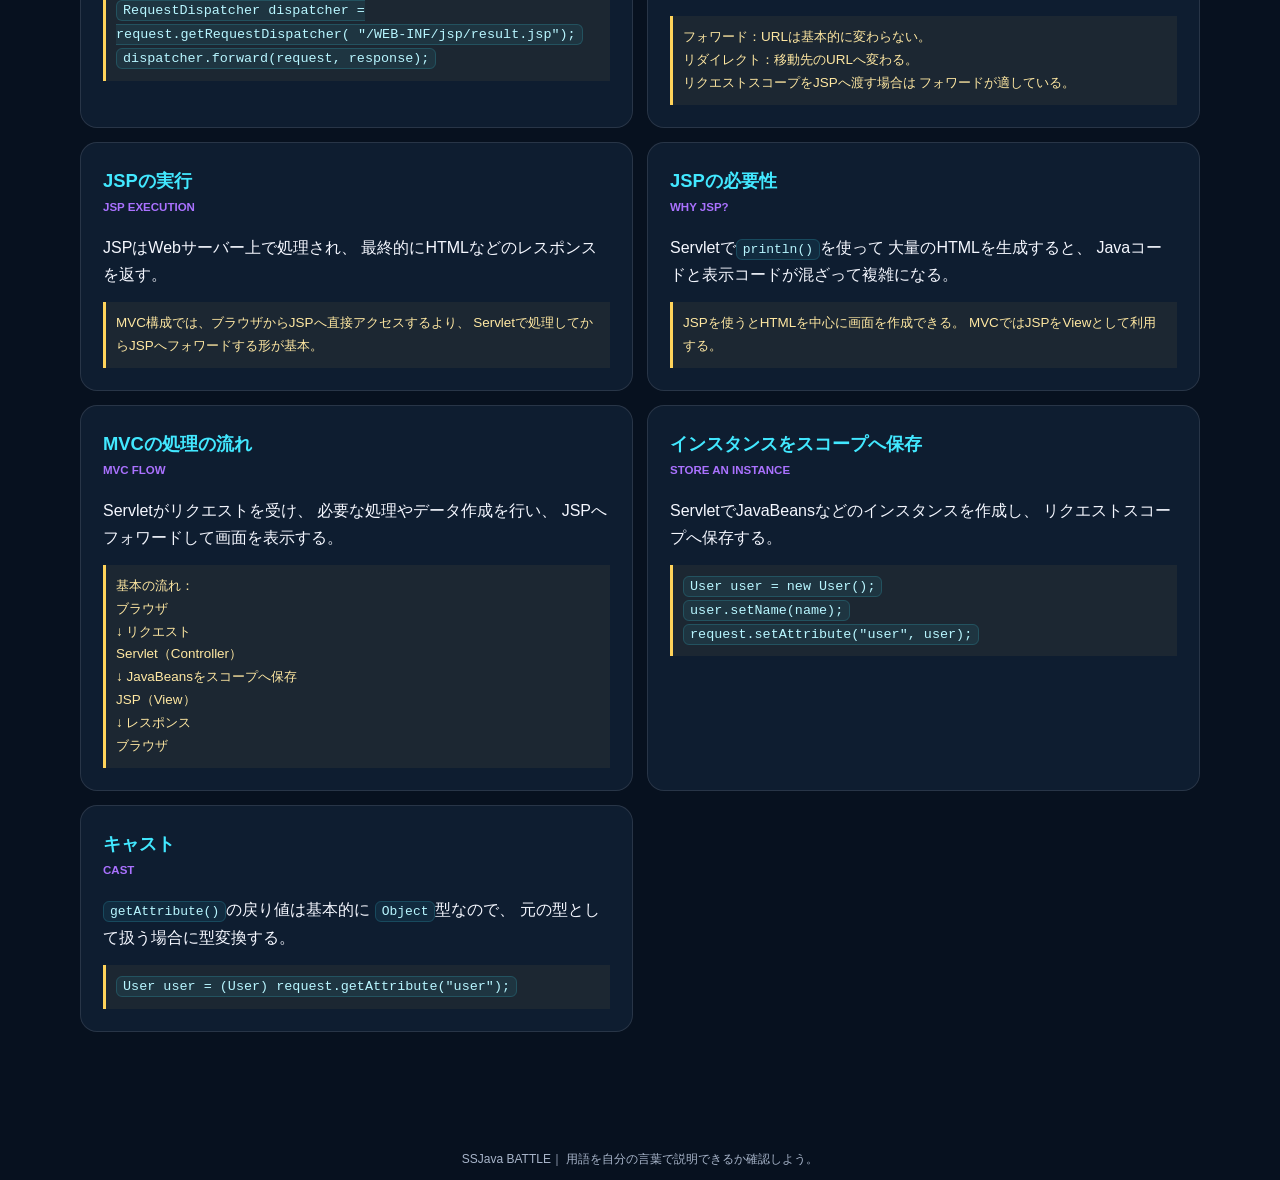
==== commit bc7e5b77: "Update print statement from 'Hello' to 'Goodbye'" ====
--- a/glossary.html
+++ b/glossary.html
@@ -524,76 +524,50 @@
       </article>
 
       <article
-        class="glossary-card"
-        data-keywords="scope スコープ 共有範囲 データ"
-      >
-        <h2>スコープ</h2>
-        <p class="reading">SCOPE</p>
-
-        <p>
-          保存したデータを共有・利用できる範囲。
-          用途に応じて適切なスコープを選ぶ。
-        </p>
-
-        <p class="exam-point">
-          リクエスト・セッション・アプリケーションの
-          違いを説明できるようにする。
-        </p>
-      </article>
-
-      <article
-        class="glossary-card"
-        data-keywords="request scope リクエストスコープ setattribute getattribute"
-      >
-        <h2>リクエストスコープ</h2>
-        <p class="reading">REQUEST SCOPE</p>
-
-        <p>
-          基本的に1回のリクエスト処理内で
-          データを共有するスコープ。
-        </p>
-
-        <p class="exam-point">
-          Servletからフォワード先のJSPへ
-          データを渡す場合に適している。
-        </p>
-      </article>
-
-      <article
-        class="glossary-card"
-        data-keywords="session scope セッションスコープ ログイン 利用者"
-      >
-        <h2>セッションスコープ</h2>
-        <p class="reading">SESSION SCOPE</p>
-
-        <p>
-          同じ利用者の複数リクエスト間で
-          データを共有するスコープ。
-        </p>
-
-        <p class="exam-point">
-          ログイン情報や買い物かごなどで使われる。
-          不要になったデータは削除する。
-        </p>
-      </article>
-
-      <article
-        class="glossary-card"
-        data-keywords="application scope アプリケーションスコープ servletcontext 全体"
-      >
-        <h2>アプリケーションスコープ</h2>
-        <p class="reading">APPLICATION SCOPE</p>
-
-        <p>
-          Webアプリケーション全体で
-          データを共有するスコープ。
-        </p>
-
-        <p class="exam-point">
-          複数の利用者から共有される。
-          共有範囲が非常に広い。
-        </p>
-      </article>
+  class="glossary-card"
+  data-keywords="scope スコープ リクエストスコープ データ共有"
+>
+  <h2>スコープ</h2>
+  <p class="reading">SCOPE</p>
+
+  <p>
+    保存したデータを共有・利用できる範囲。
+    今回の試験では、ServletからJSPへデータを渡すための
+    リクエストスコープが重要。
+  </p>
+
+  <p class="exam-point">
+    Servletで<code>setAttribute()</code>を使って保存し、
+    フォワード先のJSPで<code>getAttribute()</code>を使って
+    取得する流れを覚える。
+  </p>
+</article>
+
+<article
+  class="glossary-card"
+  data-keywords="request scope リクエストスコープ setattribute getattribute servlet jsp forward"
+>
+  <h2>リクエストスコープ</h2>
+  <p class="reading">REQUEST SCOPE</p>
+
+  <p>
+    1回のリクエスト処理内でデータを共有するスコープ。
+    Servletからフォワード先のJSPへ、
+    JavaBeansなどのインスタンスを渡すときに使用する。
+  </p>
+
+  <p class="exam-point">
+    保存：
+    <code>request.setAttribute("user", user);</code><br>
+
+    取得：
+    <code>request.getAttribute("user");</code><br>
+
+    リクエストスコープのデータをJSPへ渡す場合は、
+    同じリクエストを渡すフォワードを使う。
+  </p>
+</article>
+
 
       <article
         class="glossary-card"
@@ -720,11 +694,368 @@
         </p>
       </article>
 
-    </section>
-
-    <p id="noResults" class="no-results hidden">
-      該当する用語が見つかりませんでした。
-    </p>
+   <!-- =====================================================
+     試験範囲強化用の追加カード
+===================================================== -->
+
+<article
+  class="glossary-card"
+  data-keywords="form フォーム action method get post html"
+>
+  <h2>form要素</h2>
+  <p class="reading">HTML FORM</p>
+
+  <p>
+    利用者が入力したデータをServletなどへ
+    送信するためのHTML要素。
+  </p>
+
+  <p class="exam-point">
+    <code>action</code>に送信先、
+    <code>method</code>にGETまたはPOSTを指定する。<br>
+
+    例：
+    <code>&lt;form action="Register" method="post"&gt;</code>
+  </p>
+</article>
+
+<article
+  class="glossary-card"
+  data-keywords="action form フォーム 送信先 servlet url"
+>
+  <h2>action属性</h2>
+  <p class="reading">FORM ACTION</p>
+
+  <p>
+    フォームデータの送信先を指定する属性。
+    ServletのURLパターンなどを指定する。
+  </p>
+
+  <p class="exam-point">
+    例：
+    <code>action="Register"</code><br>
+
+    <code>@WebServlet("/Register")</code>のServletと
+    対応させる。
+  </p>
+</article>
+
+<article
+  class="glossary-card"
+  data-keywords="method form フォーム get post リクエストメソッド"
+>
+  <h2>method属性</h2>
+  <p class="reading">FORM METHOD</p>
+
+  <p>
+    フォームをGETとPOSTのどちらで送信するか指定する属性。
+  </p>
+
+  <p class="exam-point">
+    GET送信：
+    <code>method="get"</code><br>
+
+    POST送信：
+    <code>method="post"</code>
+  </p>
+</article>
+
+<article
+  class="glossary-card"
+  data-keywords="name attribute フォーム name属性 getparameter パラメータ名 input"
+>
+  <h2>name属性</h2>
+  <p class="reading">FORM CONTROL NAME</p>
+
+  <p>
+    フォーム部品の送信データへ名前を付ける属性。
+    リクエストパラメータ名として使われる。
+  </p>
+
+  <p class="exam-point">
+    HTML：
+    <code>&lt;input name="age"&gt;</code><br>
+
+    Java：
+    <code>request.getParameter("age")</code><br>
+
+    両方の名前を一致させる。
+  </p>
+</article>
+
+<article
+  class="glossary-card"
+  data-keywords="anchor アンカー a href link リンク get servlet"
+>
+  <h2>アンカー</h2>
+  <p class="reading">ANCHOR・LINK</p>
+
+  <p>
+    HTMLの<code>&lt;a&gt;</code>要素。
+    リンクからServletへアクセスすると、
+    基本的にGETリクエストになる。
+  </p>
+
+  <p class="exam-point">
+    例：
+    <code>&lt;a href="Menu"&gt;メニューへ&lt;/a&gt;</code>
+  </p>
+</article>
+
+<article
+  class="glossary-card"
+  data-keywords="query string クエリ文字列 get url parameter パラメータ"
+>
+  <h2>クエリ文字列</h2>
+  <p class="reading">QUERY STRING</p>
+
+  <p>
+    GETリクエストで、URLの末尾へ付加される
+    パラメータ部分。
+  </p>
+
+  <p class="exam-point">
+    例：
+    <code>Detail?id=10&amp;mode=edit</code><br>
+
+    最初のパラメータは<code>?</code>、
+    2つ目以降は<code>&amp;</code>で区切る。
+  </p>
+</article>
+
+<article
+  class="glossary-card"
+  data-keywords="url pattern urlパターン webservlet servlet mapping 実行"
+>
+  <h2>URLパターン</h2>
+  <p class="reading">URL PATTERN</p>
+
+  <p>
+    ブラウザからのURLと、
+    実行するServletクラスを対応させるための指定。
+  </p>
+
+  <p class="exam-point">
+    <code>@WebServlet("/Login")</code>なら、
+    WebアプリケーションのURLに続けて
+    <code>/Login</code>へアクセスする。
+  </p>
+</article>
+
+<article
+  class="glossary-card"
+  data-keywords="override オーバーライド doget dopost servlet 継承"
+>
+  <h2>オーバーライド</h2>
+  <p class="reading">OVERRIDE</p>
+
+  <p>
+    親クラスから継承したメソッドを、
+    子クラス側で同じ形式で定義し直すこと。
+  </p>
+
+  <p class="exam-point">
+    HttpServletを継承したクラスで、
+    <code>doGet()</code>や<code>doPost()</code>を
+    オーバーライドする。<br>
+
+    <code>@Override</code>を付けることが多い。
+  </p>
+</article>
+
+<article
+  class="glossary-card"
+  data-keywords="getparameter getattribute 違い request パラメータ 属性"
+>
+  <h2>getParameterとgetAttributeの違い</h2>
+  <p class="reading">PARAMETER VS ATTRIBUTE</p>
+
+  <p>
+    <code>getParameter()</code>はフォームやURLから
+    送信された値を取得する。
+    <code>getAttribute()</code>はスコープへ保存した
+    オブジェクトを取得する。
+  </p>
+
+  <p class="exam-point">
+    送信値：
+    <code>request.getParameter("age")</code><br>
+
+    保存済み属性：
+    <code>request.getAttribute("user")</code>
+  </p>
+</article>
+
+<article
+  class="glossary-card"
+  data-keywords="string getparameter 戻り値 型変換 parseint int"
+>
+  <h2>getParameterの戻り値</h2>
+  <p class="reading">STRING VALUE</p>
+
+  <p>
+    <code>request.getParameter()</code>で取得した値は、
+    基本的に<code>String</code>型になる。
+  </p>
+
+  <p class="exam-point">
+    数値として計算する場合は型変換する。<br>
+
+    <code>
+      int age =
+      Integer.parseInt(request.getParameter("age"));
+    </code>
+  </p>
+</article>
+
+<article
+  class="glossary-card"
+  data-keywords="requestdispatcher forward フォワード 構文 転送先"
+>
+  <h2>フォワードの基本構文</h2>
+  <p class="reading">FORWARD SYNTAX</p>
+
+  <p>
+    RequestDispatcherを取得し、
+    requestとresponseを転送する。
+  </p>
+
+  <p class="exam-point">
+    <code>
+      RequestDispatcher dispatcher =
+      request.getRequestDispatcher(
+      "/WEB-INF/jsp/result.jsp");
+    </code><br>
+
+    <code>
+      dispatcher.forward(request, response);
+    </code>
+  </p>
+</article>
+
+<article
+  class="glossary-card"
+  data-keywords="forward redirect 違い フォワード リダイレクト url"
+>
+  <h2>フォワードとリダイレクトの違い</h2>
+  <p class="reading">FORWARD VS REDIRECT</p>
+
+  <p>
+    フォワードはサーバー内部の転送。
+    リダイレクトはブラウザへ再リクエストさせる処理。
+  </p>
+
+  <p class="exam-point">
+    フォワード：URLは基本的に変わらない。<br>
+    リダイレクト：移動先のURLへ変わる。<br>
+    リクエストスコープをJSPへ渡す場合は
+    フォワードが適している。
+  </p>
+</article>
+
+<article
+  class="glossary-card"
+  data-keywords="jsp 実行 servlet forward フォワード web server"
+>
+  <h2>JSPの実行</h2>
+  <p class="reading">JSP EXECUTION</p>
+
+  <p>
+    JSPはWebサーバー上で処理され、
+    最終的にHTMLなどのレスポンスを返す。
+  </p>
+
+  <p class="exam-point">
+    MVC構成では、ブラウザからJSPへ直接アクセスするより、
+    Servletで処理してからJSPへフォワードする形が基本。
+  </p>
+</article>
+
+<article
+  class="glossary-card"
+  data-keywords="jsp 必要性 servlet html println view 表示"
+>
+  <h2>JSPの必要性</h2>
+  <p class="reading">WHY JSP?</p>
+
+  <p>
+    Servletで<code>println()</code>を使って
+    大量のHTMLを生成すると、
+    Javaコードと表示コードが混ざって複雑になる。
+  </p>
+
+  <p class="exam-point">
+    JSPを使うとHTMLを中心に画面を作成できる。
+    MVCではJSPをViewとして利用する。
+  </p>
+</article>
+
+<article
+  class="glossary-card"
+  data-keywords="mvc flow 処理の流れ servlet javabeans jsp forward"
+>
+  <h2>MVCの処理の流れ</h2>
+  <p class="reading">MVC FLOW</p>
+
+  <p>
+    Servletがリクエストを受け、
+    必要な処理やデータ作成を行い、
+    JSPへフォワードして画面を表示する。
+  </p>
+
+  <p class="exam-point">
+    基本の流れ：<br>
+
+    ブラウザ<br>
+    ↓ リクエスト<br>
+    Servlet（Controller）<br>
+    ↓ JavaBeansをスコープへ保存<br>
+    JSP（View）<br>
+    ↓ レスポンス<br>
+    ブラウザ
+  </p>
+</article>
+
+<article
+  class="glossary-card"
+  data-keywords="instance インスタンス javabeans new scope setattribute"
+>
+  <h2>インスタンスをスコープへ保存</h2>
+  <p class="reading">STORE AN INSTANCE</p>
+
+  <p>
+    ServletでJavaBeansなどのインスタンスを作成し、
+    リクエストスコープへ保存する。
+  </p>
+
+  <p class="exam-point">
+    <code>User user = new User();</code><br>
+    <code>user.setName(name);</code><br>
+    <code>request.setAttribute("user", user);</code>
+  </p>
+</article>
+
+<article
+  class="glossary-card"
+  data-keywords="cast キャスト object getattribute javabeans 型変換"
+>
+  <h2>キャスト</h2>
+  <p class="reading">CAST</p>
+
+  <p>
+    <code>getAttribute()</code>の戻り値は基本的に
+    <code>Object</code>型なので、
+    元の型として扱う場合に型変換する。
+  </p>
+
+  <p class="exam-point">
+    <code>
+      User user =
+      (User) request.getAttribute("user");
+    </code>
+  </p>
+</article>
+
   </main>
 
   <footer class="site-footer">
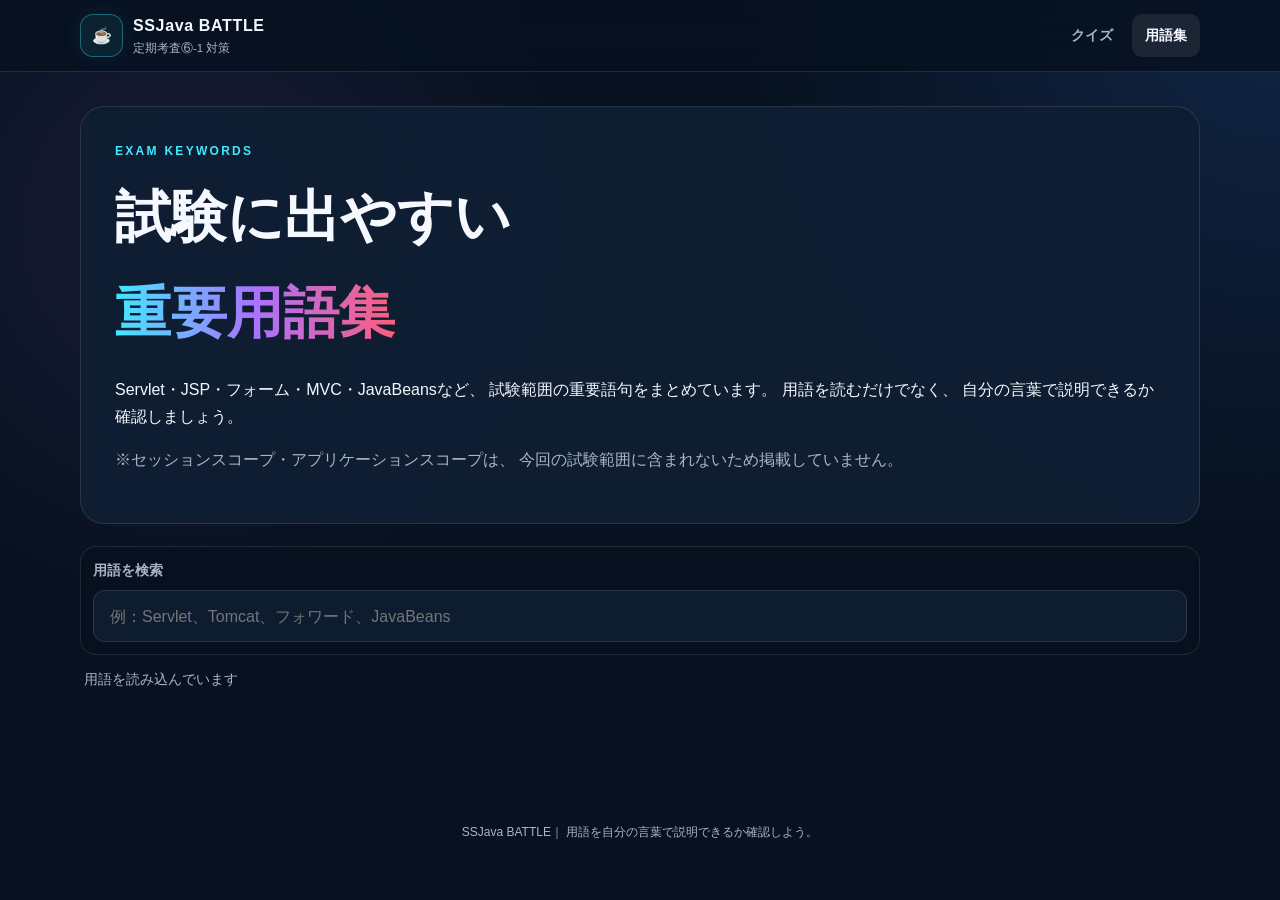
==== commit d5ec35b1: "Update glossary.html" ====
--- a/glossary.html
+++ b/glossary.html
@@ -10,13 +10,21 @@
 
   <meta name="theme-color" content="#07111f">
 
+  <meta
+    name="description"
+    content="Servlet・JSP・Form・MVC・JavaBeansの試験対策用語集"
+  >
+
   <title>重要用語集｜SSJava BATTLE</title>
 
   <link rel="stylesheet" href="assets/style.css">
 </head>
 
 <body>
-  <div class="background-grid" aria-hidden="true"></div>
+  <div
+    class="background-grid"
+    aria-hidden="true"
+  ></div>
 
   <header class="site-header">
     <a href="index.html" class="brand">
@@ -28,31 +36,63 @@
       </span>
     </a>
 
-    <nav class="header-nav">
-      <a href="index.html" class="nav-link">クイズ</a>
-      <a href="glossary.html" class="nav-link active">用語集</a>
+    <nav
+      class="header-nav"
+      aria-label="メインメニュー"
+    >
+      <a href="index.html" class="nav-link">
+        クイズ
+      </a>
+
+      <a
+        href="glossary.html"
+        class="nav-link active"
+        aria-current="page"
+      >
+        用語集
+      </a>
     </nav>
   </header>
 
   <main class="main-container">
+    <!-- ==========================================
+         用語集ヘッダー
+    =========================================== -->
     <section class="glossary-hero">
       <p class="eyebrow">EXAM KEYWORDS</p>
 
       <h1>
         試験に出やすい<br>
-        <span class="gradient-text">重要用語集</span>
+
+        <span class="gradient-text">
+          重要用語集
+        </span>
       </h1>
 
       <p>
-        Servlet・JSP・MVC・フォワード・スコープなど、
+        Servlet・JSP・フォーム・MVC・JavaBeansなど、
         試験範囲の重要語句をまとめています。
-        説明問題で書けるように、意味と違いを確認しましょう。
+        用語を読むだけでなく、
+        自分の言葉で説明できるか確認しましょう。
+      </p>
+
+      <p>
+        ※セッションスコープ・アプリケーションスコープは、
+        今回の試験範囲に含まれないため掲載していません。
       </p>
     </section>
 
-    <!-- 検索 -->
-    <section class="search-box">
-      <label for="glossarySearch" class="select-label">
+    <!-- ==========================================
+         検索
+    =========================================== -->
+    <section
+      class="search-box"
+      aria-label="用語検索"
+    >
+      <label
+        for="glossarySearch"
+        class="select-label"
+      >
         用語を検索
       </label>
 
@@ -61,1001 +101,52 @@
         type="search"
         inputmode="search"
         autocomplete="off"
-        placeholder="例：Servlet、フォワード、スコープ、getParameter"
+        spellcheck="false"
+        placeholder="例：Servlet、Tomcat、フォワード、JavaBeans"
       >
     </section>
 
-    <p id="glossaryCount" class="glossary-count">
-      0件の用語を表示中
+    <!-- ==========================================
+         件数表示
+    =========================================== -->
+    <p
+      id="glossaryCount"
+      class="glossary-count"
+      aria-live="polite"
+    >
+      用語を読み込んでいます
     </p>
 
-    <!-- 用語一覧 -->
-    <section id="glossaryGrid" class="glossary-grid">
+    <!-- ==========================================
+         用語カード
 
-      <article
-        class="glossary-card"
-        data-keywords="servlet サーブレット httpservlet java クラス"
-      >
-        <h2>Servlet</h2>
-        <p class="reading">サーブレット</p>
+         glossary.jsによって自動生成される
+    =========================================== -->
+    <section
+      id="glossaryGrid"
+      class="glossary-grid"
+      aria-label="重要用語一覧"
+    ></section>
 
-        <p>
-          Webサーバー上で動作するJavaプログラム。
-          ブラウザからリクエストを受け取り、
-          必要な処理を行ってレスポンスを返す。
-        </p>
+    <!-- ==========================================
+         検索結果なし
+    =========================================== -->
+    <p
+      id="noResults"
+      class="no-results hidden"
+      aria-live="polite"
+    >
+      該当する用語が見つかりませんでした。
+    </p>
 
-        <p class="exam-point">
-          試験ポイント：
-          通常は<code>HttpServlet</code>を継承して作成する。
-        </p>
-      </article>
-
-      <article
-        class="glossary-card"
-        data-keywords="httpservlet 継承 extends servlet"
-      >
-        <h2>HttpServlet</h2>
-        <p class="reading">エイチティーティーピー・サーブレット</p>
-
-        <p>
-          HTTP通信を扱うServletの基本クラス。
-          作成するServletクラスで継承する。
-        </p>
-
-        <p class="exam-point">
-          基本形：
-          <code>public class Sample extends HttpServlet</code>
-        </p>
-      </article>
-
-      <article
-        class="glossary-card"
-        data-keywords="webservlet url pattern アノテーション urlパターン"
-      >
-        <h2>@WebServlet</h2>
-        <p class="reading">ウェブ・サーブレット</p>
-
-        <p>
-          ServletクラスとURLパターンを対応させる
-          アノテーション。
-        </p>
-
-        <p class="exam-point">
-          例：
-          <code>@WebServlet("/Login")</code>
-        </p>
-      </article>
-
-      <article
-        class="glossary-card"
-        data-keywords="doget get servlet リクエスト メソッド"
-      >
-        <h2>doGet()</h2>
-        <p class="reading">ドゥー・ゲット</p>
-
-        <p>
-          GETリクエストを受けたときに実行される
-          Servletのメソッド。
-        </p>
-
-        <p class="exam-point">
-          検索・ページ表示・リンクからのアクセスなどで
-          GETが使われることが多い。
-        </p>
-      </article>
-
-      <article
-        class="glossary-card"
-        data-keywords="dopost post servlet リクエスト メソッド"
-      >
-        <h2>doPost()</h2>
-        <p class="reading">ドゥー・ポスト</p>
-
-        <p>
-          POSTリクエストを受けたときに実行される
-          Servletのメソッド。
-        </p>
-
-        <p class="exam-point">
-          HTMLフォームでは
-          <code>method="post"</code>を指定する。
-        </p>
-      </article>
-
-      <article
-        class="glossary-card"
-        data-keywords="get request url クエリ パラメータ"
-      >
-        <h2>GET</h2>
-        <p class="reading">ゲット・リクエスト</p>
-
-        <p>
-          主に情報を取得するときに使われる
-          リクエストメソッド。
-          送信データがURLへ付加される。
-        </p>
-
-        <p class="exam-point">
-          URLへデータが表示される点をPOSTと比較する。
-        </p>
-      </article>
-
-      <article
-        class="glossary-card"
-        data-keywords="post request body url フォーム"
-      >
-        <h2>POST</h2>
-        <p class="reading">ポスト・リクエスト</p>
-
-        <p>
-          主に入力内容の登録や送信に使われる
-          リクエストメソッド。
-          データは主にリクエストボディへ格納される。
-        </p>
-
-        <p class="exam-point">
-          URLへデータが直接表示されない。
-          ただし、POSTだけで安全になるわけではない。
-        </p>
-      </article>
-
-      <article
-        class="glossary-card"
-        data-keywords="request リクエスト httpservletrequest"
-      >
-        <h2>リクエスト</h2>
-        <p class="reading">HTTP REQUEST</p>
-
-        <p>
-          ブラウザなどのクライアントから、
-          Webサーバーへ送られる要求。
-        </p>
-
-        <p class="exam-point">
-          Servletでは通常、
-          <code>HttpServletRequest request</code>
-          で扱う。
-        </p>
-      </article>
-
-      <article
-        class="glossary-card"
-        data-keywords="response レスポンス httpservletresponse"
-      >
-        <h2>レスポンス</h2>
-        <p class="reading">HTTP RESPONSE</p>
-
-        <p>
-          Webサーバーが処理結果として、
-          ブラウザなどへ返す応答。
-        </p>
-
-        <p class="exam-point">
-          Servletでは通常、
-          <code>HttpServletResponse response</code>
-          で扱う。
-        </p>
-      </article>
-
-      <article
-        class="glossary-card"
-        data-keywords="getparameter リクエストパラメータ request string"
-      >
-        <h2>getParameter()</h2>
-        <p class="reading">リクエストパラメータ取得</p>
-
-        <p>
-          フォームやURLから送信された
-          リクエストパラメータを取得するメソッド。
-        </p>
-
-        <p class="exam-point">
-          <code>request.getParameter("name")</code><br>
-          戻り値は基本的に<code>String</code>。
-        </p>
-      </article>
-
-      <article
-        class="glossary-card"
-        data-keywords="content-type contenttype charset utf-8 html response"
-      >
-        <h2>Content-Type</h2>
-        <p class="reading">コンテント・タイプ</p>
-
-        <p>
-          レスポンスで返すデータの種類や
-          文字コードをブラウザへ伝える情報。
-        </p>
-
-        <p class="exam-point">
-          <code>response.setContentType("text/html; charset=UTF-8");</code>
-        </p>
-      </article>
-
-      <article
-        class="glossary-card"
-        data-keywords="printwriter getwriter println html response"
-      >
-        <h2>PrintWriter</h2>
-        <p class="reading">プリント・ライター</p>
-
-        <p>
-          Servletから文字列やHTMLを
-          レスポンスへ出力するために使う。
-        </p>
-
-        <p class="exam-point">
-          <code>PrintWriter out = response.getWriter();</code>
-        </p>
-      </article>
-
-      <article
-        class="glossary-card"
-        data-keywords="jsp java server pages view 表示"
-      >
-        <h2>JSP</h2>
-        <p class="reading">JAVA SERVER PAGES</p>
-
-        <p>
-          HTMLを中心に画面表示を作成する技術。
-          MVCでは主にViewを担当する。
-        </p>
-
-        <p class="exam-point">
-          Servletで大量のHTMLを生成するより、
-          表示部分を作りやすい。
-        </p>
-      </article>
-
-      <article
-        class="glossary-card"
-        data-keywords="スクリプトレット scriptlet jsp java 記号"
-      >
-        <h2>スクリプトレット</h2>
-        <p class="reading">SCRIPTLET</p>
-
-        <p>
-          JSPファイル内へJavaの文や
-          制御構文を記述するための領域。
-        </p>
-
-        <p class="exam-point">
-          記号：
-          <code>&lt;% Javaコード %&gt;</code>
-        </p>
-      </article>
-
-      <article
-        class="glossary-card"
-        data-keywords="スクリプト式 expression jsp 出力"
-      >
-        <h2>スクリプト式</h2>
-        <p class="reading">JSP EXPRESSION</p>
-
-        <p>
-          Javaの式を評価し、その結果を
-          JSPの画面へ出力する。
-        </p>
-
-        <p class="exam-point">
-          記号：
-          <code>&lt;%= 式 %&gt;</code><br>
-          基本的に末尾へセミコロンを付けない。
-        </p>
-      </article>
-
-      <article
-        class="glossary-card"
-        data-keywords="jspコメント comment コメント"
-      >
-        <h2>JSPコメント</h2>
-        <p class="reading">JSP COMMENT</p>
-
-        <p>
-          JSP内で使用するコメント。
-          生成されるレスポンスHTMLには含まれない。
-        </p>
-
-        <p class="exam-point">
-          記号：
-          <code>&lt;%-- コメント --%&gt;</code>
-        </p>
-      </article>
-
-      <article
-        class="glossary-card"
-        data-keywords="pageディレクティブ page directive jsp charset"
-      >
-        <h2>pageディレクティブ</h2>
-        <p class="reading">PAGE DIRECTIVE</p>
-
-        <p>
-          JSPページ全体に関する設定を行う。
-          Content-Typeや文字コードなどを指定できる。
-        </p>
-
-        <p class="exam-point">
-          <code>&lt;%@ page contentType="text/html; charset=UTF-8" %&gt;</code>
-        </p>
-      </article>
-
-      <article
-        class="glossary-card"
-        data-keywords="mvc model view controller モデル ビュー コントローラー"
-      >
-        <h2>MVCモデル</h2>
-        <p class="reading">MODEL・VIEW・CONTROLLER</p>
-
-        <p>
-          アプリケーションをModel・View・Controllerの
-          3つの役割へ分ける設計方法。
-        </p>
-
-        <p class="exam-point">
-          Servlet＝Controller、JSP＝View、
-          JavaBeansなど＝Modelとして使われる。
-        </p>
-      </article>
-
-      <article
-        class="glossary-card"
-        data-keywords="model mvc モデル データ 業務処理"
-      >
-        <h2>Model</h2>
-        <p class="reading">モデル</p>
-
-        <p>
-          データや業務処理を担当する。
-          JavaBeansや処理用のJavaクラスなどが該当する。
-        </p>
-
-        <p class="exam-point">
-          「データと処理を担当」と説明できるようにする。
-        </p>
-      </article>
-
-      <article
-        class="glossary-card"
-        data-keywords="view mvc ビュー jsp 表示 画面"
-      >
-        <h2>View</h2>
-        <p class="reading">ビュー</p>
-
-        <p>
-          利用者へ見せる画面表示を担当する。
-          ServletとJSPの構成では主にJSPが担当する。
-        </p>
-
-        <p class="exam-point">
-          Viewへ複雑な処理を書きすぎないことが基本。
-        </p>
-      </article>
-
-      <article
-        class="glossary-card"
-        data-keywords="controller mvc コントローラー servlet 制御"
-      >
-        <h2>Controller</h2>
-        <p class="reading">コントローラー</p>
-
-        <p>
-          リクエストを受け取り、
-          必要な処理や表示先を決定する。
-        </p>
-
-        <p class="exam-point">
-          ServletとJSPの構成では、
-          主にServletがControllerを担当する。
-        </p>
-      </article>
-
-      <article
-        class="glossary-card"
-        data-keywords="forward フォワード requestdispatcher url 転送"
-      >
-        <h2>フォワード</h2>
-        <p class="reading">FORWARD</p>
-
-        <p>
-          サーバー内部で、別のServletやJSPへ
-          リクエスト処理を転送する。
-        </p>
-
-        <p class="exam-point">
-          サーバー内部の転送なので、
-          ブラウザのURLは基本的に変わらない。
-        </p>
-      </article>
-
-      <article
-        class="glossary-card"
-        data-keywords="requestdispatcher getrequestdispatcher forward"
-      >
-        <h2>RequestDispatcher</h2>
-        <p class="reading">リクエスト・ディスパッチャー</p>
-
-        <p>
-          Servletから別のServletやJSPへ
-          フォワードするときに利用する。
-        </p>
-
-        <p class="exam-point">
-          <code>request.getRequestDispatcher("転送先")</code><br>
-          <code>dispatcher.forward(request, response)</code>
-        </p>
-      </article>
-
-      <article
-        class="glossary-card"
-        data-keywords="redirect リダイレクト sendredirect url 再リクエスト"
-      >
-        <h2>リダイレクト</h2>
-        <p class="reading">REDIRECT</p>
-
-        <p>
-          ブラウザへ移動先を伝え、
-          その移動先へ新しいリクエストを送らせる。
-        </p>
-
-        <p class="exam-point">
-          <code>response.sendRedirect("移動先")</code><br>
-          ブラウザのURLは移動先へ変わる。
-        </p>
-      </article>
-
-      <article
-        class="glossary-card"
-        data-keywords="web-inf jsp 直接アクセス 禁止"
-      >
-        <h2>WEB-INF</h2>
-        <p class="reading">ウェブ・インフ</p>
-
-        <p>
-          Webアプリケーションの設定ファイルなどを
-          配置する特別なフォルダ。
-        </p>
-
-        <p class="exam-point">
-          JSPをWEB-INF内へ配置すると、
-          ブラウザからの直接アクセスを防げる。
-          Servletからフォワードして表示する。
-        </p>
-      </article>
-
-      <article
-  class="glossary-card"
-  data-keywords="scope スコープ リクエストスコープ データ共有"
->
-  <h2>スコープ</h2>
-  <p class="reading">SCOPE</p>
-
-  <p>
-    保存したデータを共有・利用できる範囲。
-    今回の試験では、ServletからJSPへデータを渡すための
-    リクエストスコープが重要。
-  </p>
-
-  <p class="exam-point">
-    Servletで<code>setAttribute()</code>を使って保存し、
-    フォワード先のJSPで<code>getAttribute()</code>を使って
-    取得する流れを覚える。
-  </p>
-</article>
-
-<article
-  class="glossary-card"
-  data-keywords="request scope リクエストスコープ setattribute getattribute servlet jsp forward"
->
-  <h2>リクエストスコープ</h2>
-  <p class="reading">REQUEST SCOPE</p>
-
-  <p>
-    1回のリクエスト処理内でデータを共有するスコープ。
-    Servletからフォワード先のJSPへ、
-    JavaBeansなどのインスタンスを渡すときに使用する。
-  </p>
-
-  <p class="exam-point">
-    保存：
-    <code>request.setAttribute("user", user);</code><br>
-
-    取得：
-    <code>request.getAttribute("user");</code><br>
-
-    リクエストスコープのデータをJSPへ渡す場合は、
-    同じリクエストを渡すフォワードを使う。
-  </p>
-</article>
-
-
-      <article
-        class="glossary-card"
-        data-keywords="setattribute 属性 保存 スコープ request"
-      >
-        <h2>setAttribute()</h2>
-        <p class="reading">属性の保存</p>
-
-        <p>
-          スコープへ名前を付けて
-          オブジェクトを保存するメソッド。
-        </p>
-
-        <p class="exam-point">
-          <code>request.setAttribute("user", user);</code>
-        </p>
-      </article>
-
-      <article
-        class="glossary-card"
-        data-keywords="getattribute 属性 取得 スコープ request object"
-      >
-        <h2>getAttribute()</h2>
-        <p class="reading">属性の取得</p>
-
-        <p>
-          スコープへ保存されたオブジェクトを
-          名前を指定して取得するメソッド。
-        </p>
-
-        <p class="exam-point">
-          <code>request.getAttribute("user")</code><br>
-          戻り値は基本的に<code>Object</code>。
-        </p>
-      </article>
-
-      <article
-        class="glossary-card"
-        data-keywords="javabeans beans bean プロパティ データ"
-      >
-        <h2>JavaBeans</h2>
-        <p class="reading">ジャバ・ビーンズ</p>
-
-        <p>
-          関連するデータをプロパティとしてまとめて扱う
-          Javaクラス。
-        </p>
-
-        <p class="exam-point">
-          プロパティは基本的にprivateとし、
-          getter・setterを使って操作する。
-        </p>
-      </article>
-
-      <article
-        class="glossary-card"
-        data-keywords="property プロパティ フィールド javabeans"
-      >
-        <h2>プロパティ</h2>
-        <p class="reading">PROPERTY</p>
-
-        <p>
-          JavaBeansが持つ名前や年齢などのデータ。
-          getterとsetterを通して操作する。
-        </p>
-
-        <p class="exam-point">
-          nameプロパティなら
-          <code>getName()</code>と
-          <code>setName()</code>を用意する。
-        </p>
-      </article>
-
-      <article
-        class="glossary-card"
-        data-keywords="getter get 取得 javabeans プロパティ"
-      >
-        <h2>getter</h2>
-        <p class="reading">ゲッター</p>
-
-        <p>
-          JavaBeansのプロパティの値を
-          取得するためのメソッド。
-        </p>
-
-        <p class="exam-point">
-          nameプロパティなら
-          <code>public String getName()</code>
-        </p>
-      </article>
-
-      <article
-        class="glossary-card"
-        data-keywords="setter set 設定 javabeans プロパティ"
-      >
-        <h2>setter</h2>
-        <p class="reading">セッター</p>
-
-        <p>
-          JavaBeansのプロパティへ
-          値を設定するためのメソッド。
-        </p>
-
-        <p class="exam-point">
-          nameプロパティなら
-          <code>public void setName(String name)</code>
-        </p>
-      </article>
-
-      <article
-        class="glossary-card"
-        data-keywords="parseint integer 型変換 string int 数値"
-      >
-        <h2>Integer.parseInt()</h2>
-        <p class="reading">文字列からintへの型変換</p>
-
-        <p>
-          数字を表すStringをint型へ変換する。
-        </p>
-
-        <p class="exam-point">
-          <code>int age = Integer.parseInt(ageText);</code><br>
-          数字以外の場合は例外が発生する可能性がある。
-        </p>
-      </article>
-
-   <!-- =====================================================
-     試験範囲強化用の追加カード
-===================================================== -->
-
-<article
-  class="glossary-card"
-  data-keywords="form フォーム action method get post html"
->
-  <h2>form要素</h2>
-  <p class="reading">HTML FORM</p>
-
-  <p>
-    利用者が入力したデータをServletなどへ
-    送信するためのHTML要素。
-  </p>
-
-  <p class="exam-point">
-    <code>action</code>に送信先、
-    <code>method</code>にGETまたはPOSTを指定する。<br>
-
-    例：
-    <code>&lt;form action="Register" method="post"&gt;</code>
-  </p>
-</article>
-
-<article
-  class="glossary-card"
-  data-keywords="action form フォーム 送信先 servlet url"
->
-  <h2>action属性</h2>
-  <p class="reading">FORM ACTION</p>
-
-  <p>
-    フォームデータの送信先を指定する属性。
-    ServletのURLパターンなどを指定する。
-  </p>
-
-  <p class="exam-point">
-    例：
-    <code>action="Register"</code><br>
-
-    <code>@WebServlet("/Register")</code>のServletと
-    対応させる。
-  </p>
-</article>
-
-<article
-  class="glossary-card"
-  data-keywords="method form フォーム get post リクエストメソッド"
->
-  <h2>method属性</h2>
-  <p class="reading">FORM METHOD</p>
-
-  <p>
-    フォームをGETとPOSTのどちらで送信するか指定する属性。
-  </p>
-
-  <p class="exam-point">
-    GET送信：
-    <code>method="get"</code><br>
-
-    POST送信：
-    <code>method="post"</code>
-  </p>
-</article>
-
-<article
-  class="glossary-card"
-  data-keywords="name attribute フォーム name属性 getparameter パラメータ名 input"
->
-  <h2>name属性</h2>
-  <p class="reading">FORM CONTROL NAME</p>
-
-  <p>
-    フォーム部品の送信データへ名前を付ける属性。
-    リクエストパラメータ名として使われる。
-  </p>
-
-  <p class="exam-point">
-    HTML：
-    <code>&lt;input name="age"&gt;</code><br>
-
-    Java：
-    <code>request.getParameter("age")</code><br>
-
-    両方の名前を一致させる。
-  </p>
-</article>
-
-<article
-  class="glossary-card"
-  data-keywords="anchor アンカー a href link リンク get servlet"
->
-  <h2>アンカー</h2>
-  <p class="reading">ANCHOR・LINK</p>
-
-  <p>
-    HTMLの<code>&lt;a&gt;</code>要素。
-    リンクからServletへアクセスすると、
-    基本的にGETリクエストになる。
-  </p>
-
-  <p class="exam-point">
-    例：
-    <code>&lt;a href="Menu"&gt;メニューへ&lt;/a&gt;</code>
-  </p>
-</article>
-
-<article
-  class="glossary-card"
-  data-keywords="query string クエリ文字列 get url parameter パラメータ"
->
-  <h2>クエリ文字列</h2>
-  <p class="reading">QUERY STRING</p>
-
-  <p>
-    GETリクエストで、URLの末尾へ付加される
-    パラメータ部分。
-  </p>
-
-  <p class="exam-point">
-    例：
-    <code>Detail?id=10&amp;mode=edit</code><br>
-
-    最初のパラメータは<code>?</code>、
-    2つ目以降は<code>&amp;</code>で区切る。
-  </p>
-</article>
-
-<article
-  class="glossary-card"
-  data-keywords="url pattern urlパターン webservlet servlet mapping 実行"
->
-  <h2>URLパターン</h2>
-  <p class="reading">URL PATTERN</p>
-
-  <p>
-    ブラウザからのURLと、
-    実行するServletクラスを対応させるための指定。
-  </p>
-
-  <p class="exam-point">
-    <code>@WebServlet("/Login")</code>なら、
-    WebアプリケーションのURLに続けて
-    <code>/Login</code>へアクセスする。
-  </p>
-</article>
-
-<article
-  class="glossary-card"
-  data-keywords="override オーバーライド doget dopost servlet 継承"
->
-  <h2>オーバーライド</h2>
-  <p class="reading">OVERRIDE</p>
-
-  <p>
-    親クラスから継承したメソッドを、
-    子クラス側で同じ形式で定義し直すこと。
-  </p>
-
-  <p class="exam-point">
-    HttpServletを継承したクラスで、
-    <code>doGet()</code>や<code>doPost()</code>を
-    オーバーライドする。<br>
-
-    <code>@Override</code>を付けることが多い。
-  </p>
-</article>
-
-<article
-  class="glossary-card"
-  data-keywords="getparameter getattribute 違い request パラメータ 属性"
->
-  <h2>getParameterとgetAttributeの違い</h2>
-  <p class="reading">PARAMETER VS ATTRIBUTE</p>
-
-  <p>
-    <code>getParameter()</code>はフォームやURLから
-    送信された値を取得する。
-    <code>getAttribute()</code>はスコープへ保存した
-    オブジェクトを取得する。
-  </p>
-
-  <p class="exam-point">
-    送信値：
-    <code>request.getParameter("age")</code><br>
-
-    保存済み属性：
-    <code>request.getAttribute("user")</code>
-  </p>
-</article>
-
-<article
-  class="glossary-card"
-  data-keywords="string getparameter 戻り値 型変換 parseint int"
->
-  <h2>getParameterの戻り値</h2>
-  <p class="reading">STRING VALUE</p>
-
-  <p>
-    <code>request.getParameter()</code>で取得した値は、
-    基本的に<code>String</code>型になる。
-  </p>
-
-  <p class="exam-point">
-    数値として計算する場合は型変換する。<br>
-
-    <code>
-      int age =
-      Integer.parseInt(request.getParameter("age"));
-    </code>
-  </p>
-</article>
-
-<article
-  class="glossary-card"
-  data-keywords="requestdispatcher forward フォワード 構文 転送先"
->
-  <h2>フォワードの基本構文</h2>
-  <p class="reading">FORWARD SYNTAX</p>
-
-  <p>
-    RequestDispatcherを取得し、
-    requestとresponseを転送する。
-  </p>
-
-  <p class="exam-point">
-    <code>
-      RequestDispatcher dispatcher =
-      request.getRequestDispatcher(
-      "/WEB-INF/jsp/result.jsp");
-    </code><br>
-
-    <code>
-      dispatcher.forward(request, response);
-    </code>
-  </p>
-</article>
-
-<article
-  class="glossary-card"
-  data-keywords="forward redirect 違い フォワード リダイレクト url"
->
-  <h2>フォワードとリダイレクトの違い</h2>
-  <p class="reading">FORWARD VS REDIRECT</p>
-
-  <p>
-    フォワードはサーバー内部の転送。
-    リダイレクトはブラウザへ再リクエストさせる処理。
-  </p>
-
-  <p class="exam-point">
-    フォワード：URLは基本的に変わらない。<br>
-    リダイレクト：移動先のURLへ変わる。<br>
-    リクエストスコープをJSPへ渡す場合は
-    フォワードが適している。
-  </p>
-</article>
-
-<article
-  class="glossary-card"
-  data-keywords="jsp 実行 servlet forward フォワード web server"
->
-  <h2>JSPの実行</h2>
-  <p class="reading">JSP EXECUTION</p>
-
-  <p>
-    JSPはWebサーバー上で処理され、
-    最終的にHTMLなどのレスポンスを返す。
-  </p>
-
-  <p class="exam-point">
-    MVC構成では、ブラウザからJSPへ直接アクセスするより、
-    Servletで処理してからJSPへフォワードする形が基本。
-  </p>
-</article>
-
-<article
-  class="glossary-card"
-  data-keywords="jsp 必要性 servlet html println view 表示"
->
-  <h2>JSPの必要性</h2>
-  <p class="reading">WHY JSP?</p>
-
-  <p>
-    Servletで<code>println()</code>を使って
-    大量のHTMLを生成すると、
-    Javaコードと表示コードが混ざって複雑になる。
-  </p>
-
-  <p class="exam-point">
-    JSPを使うとHTMLを中心に画面を作成できる。
-    MVCではJSPをViewとして利用する。
-  </p>
-</article>
-
-<article
-  class="glossary-card"
-  data-keywords="mvc flow 処理の流れ servlet javabeans jsp forward"
->
-  <h2>MVCの処理の流れ</h2>
-  <p class="reading">MVC FLOW</p>
-
-  <p>
-    Servletがリクエストを受け、
-    必要な処理やデータ作成を行い、
-    JSPへフォワードして画面を表示する。
-  </p>
-
-  <p class="exam-point">
-    基本の流れ：<br>
-
-    ブラウザ<br>
-    ↓ リクエスト<br>
-    Servlet（Controller）<br>
-    ↓ JavaBeansをスコープへ保存<br>
-    JSP（View）<br>
-    ↓ レスポンス<br>
-    ブラウザ
-  </p>
-</article>
-
-<article
-  class="glossary-card"
-  data-keywords="instance インスタンス javabeans new scope setattribute"
->
-  <h2>インスタンスをスコープへ保存</h2>
-  <p class="reading">STORE AN INSTANCE</p>
-
-  <p>
-    ServletでJavaBeansなどのインスタンスを作成し、
-    リクエストスコープへ保存する。
-  </p>
-
-  <p class="exam-point">
-    <code>User user = new User();</code><br>
-    <code>user.setName(name);</code><br>
-    <code>request.setAttribute("user", user);</code>
-  </p>
-</article>
-
-<article
-  class="glossary-card"
-  data-keywords="cast キャスト object getattribute javabeans 型変換"
->
-  <h2>キャスト</h2>
-  <p class="reading">CAST</p>
-
-  <p>
-    <code>getAttribute()</code>の戻り値は基本的に
-    <code>Object</code>型なので、
-    元の型として扱う場合に型変換する。
-  </p>
-
-  <p class="exam-point">
-    <code>
-      User user =
-      (User) request.getAttribute("user");
-    </code>
-  </p>
-</article>
-
+    <!-- ==========================================
+         JavaScript読込失敗時
+    =========================================== -->
+    <noscript>
+      <p class="no-results">
+        用語集を表示するにはJavaScriptを有効にしてください。
+      </p>
+    </noscript>
   </main>
 
   <footer class="site-footer">
@@ -1065,73 +156,9 @@
     </p>
   </footer>
 
-  <script>
-    "use strict";
-
-    const searchInput =
-      document.getElementById("glossarySearch");
-
-    const glossaryCards =
-      Array.from(
-        document.querySelectorAll(".glossary-card")
-      );
-
-    const glossaryCount =
-      document.getElementById("glossaryCount");
-
-    const noResults =
-      document.getElementById("noResults");
-
-    function normalizeSearchText(text) {
-      return String(text)
-        .toLowerCase()
-        .normalize("NFKC")
-        .replace(/\s+/g, "");
-    }
-
-    function updateGlossary() {
-      const keyword =
-        normalizeSearchText(searchInput.value);
-
-      let visibleCount = 0;
-
-      glossaryCards.forEach(card => {
-        const searchableText =
-          normalizeSearchText(
-            card.textContent +
-            " " +
-            card.dataset.keywords
-          );
-
-        const isVisible =
-          !keyword ||
-          searchableText.includes(keyword);
-
-        card.classList.toggle(
-          "hidden",
-          !isVisible
-        );
-
-        if (isVisible) {
-          visibleCount += 1;
-        }
-      });
-
-      glossaryCount.textContent =
-        `${visibleCount}件の用語を表示中`;
-
-      noResults.classList.toggle(
-        "hidden",
-        visibleCount !== 0
-      );
-    }
-
-    searchInput.addEventListener(
-      "input",
-      updateGlossary
-    );
-
-    updateGlossary();
-  </script>
+  <script
+    src="assets/glossary.js"
+    defer
+  ></script>
 </body>
 </html>
